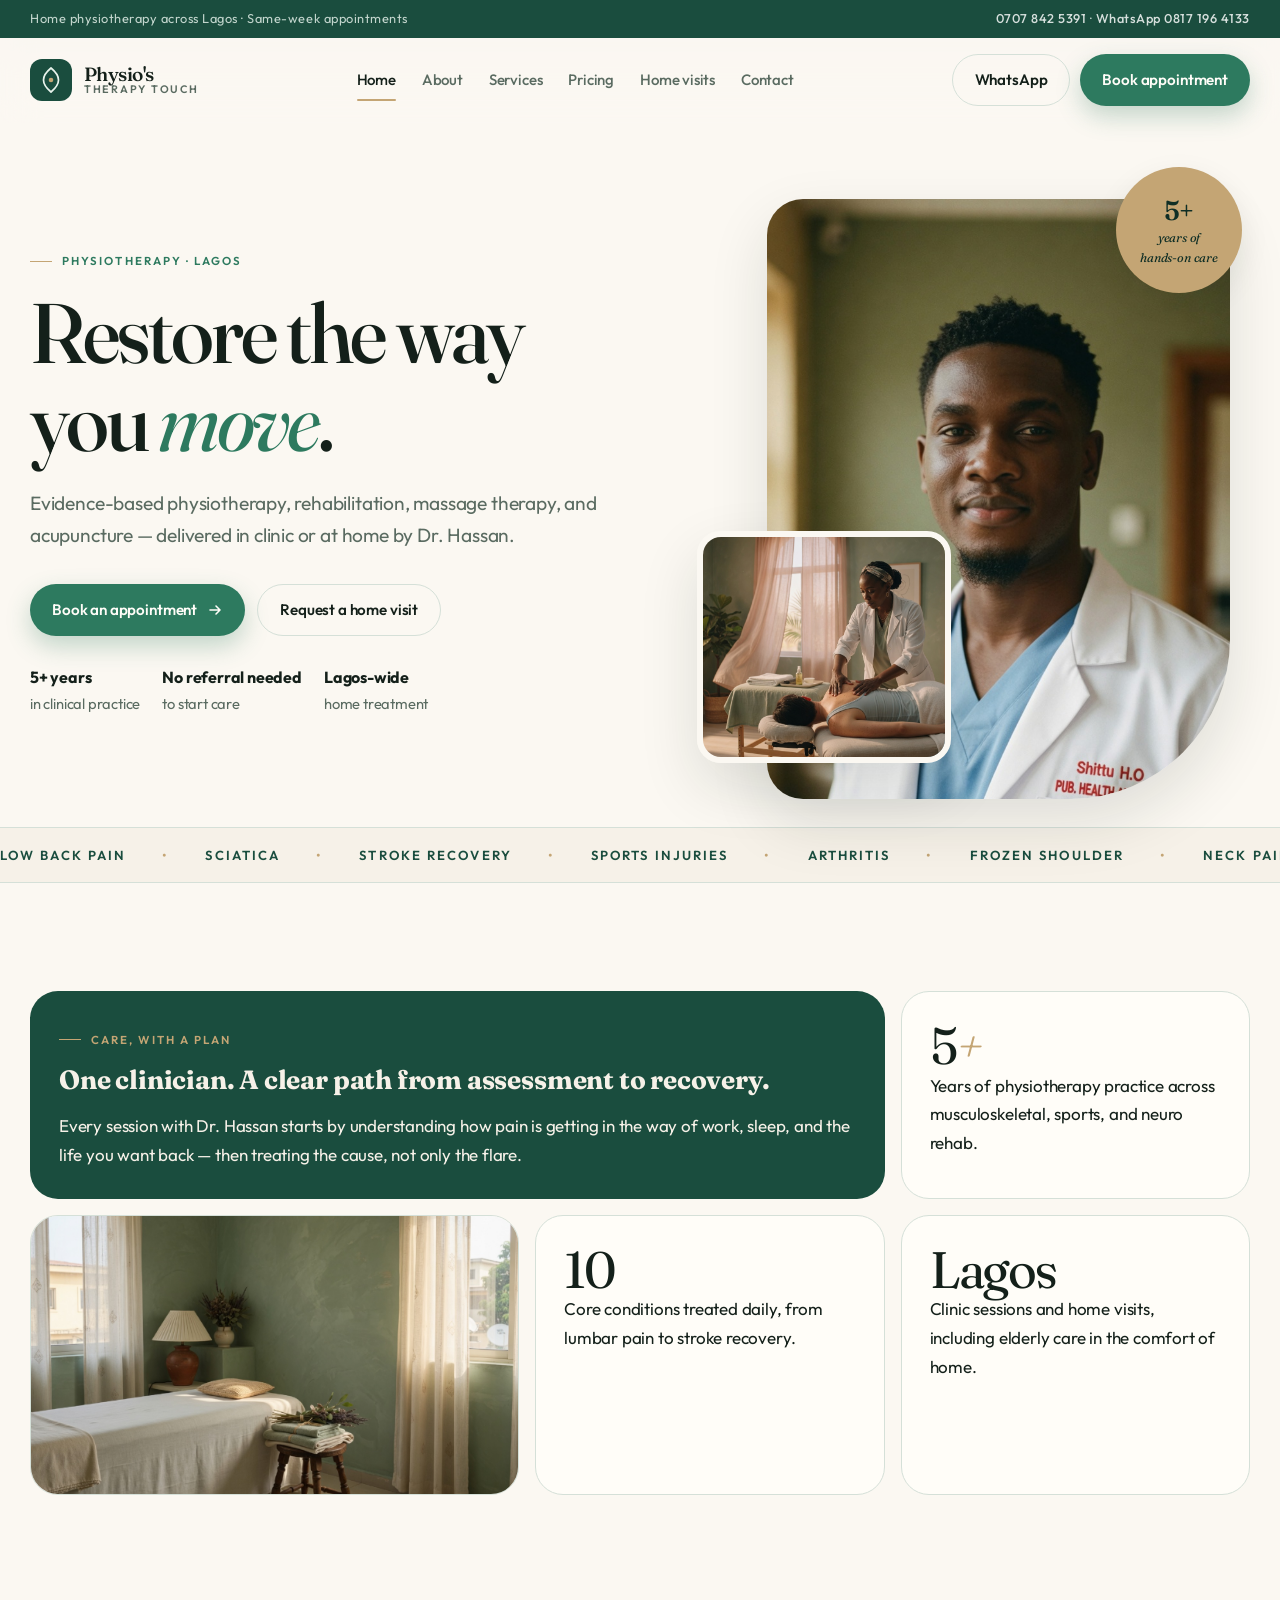
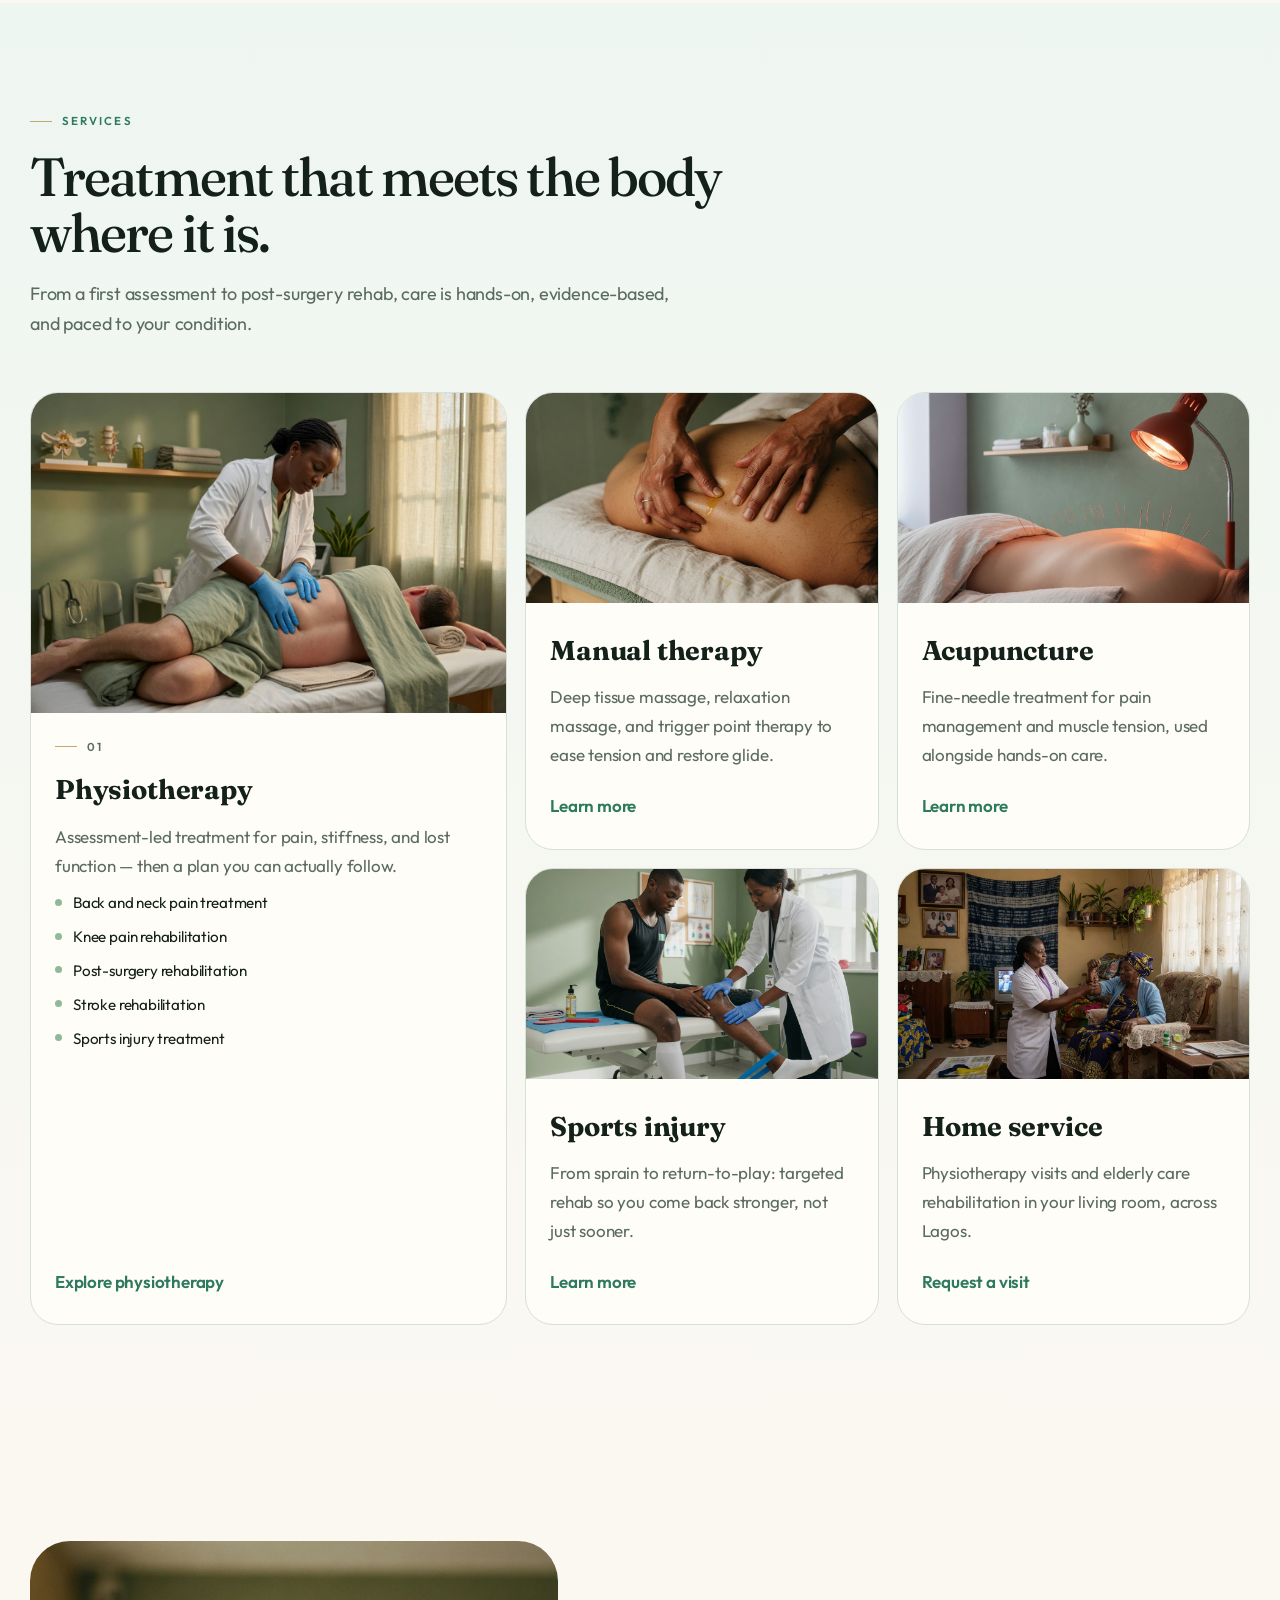
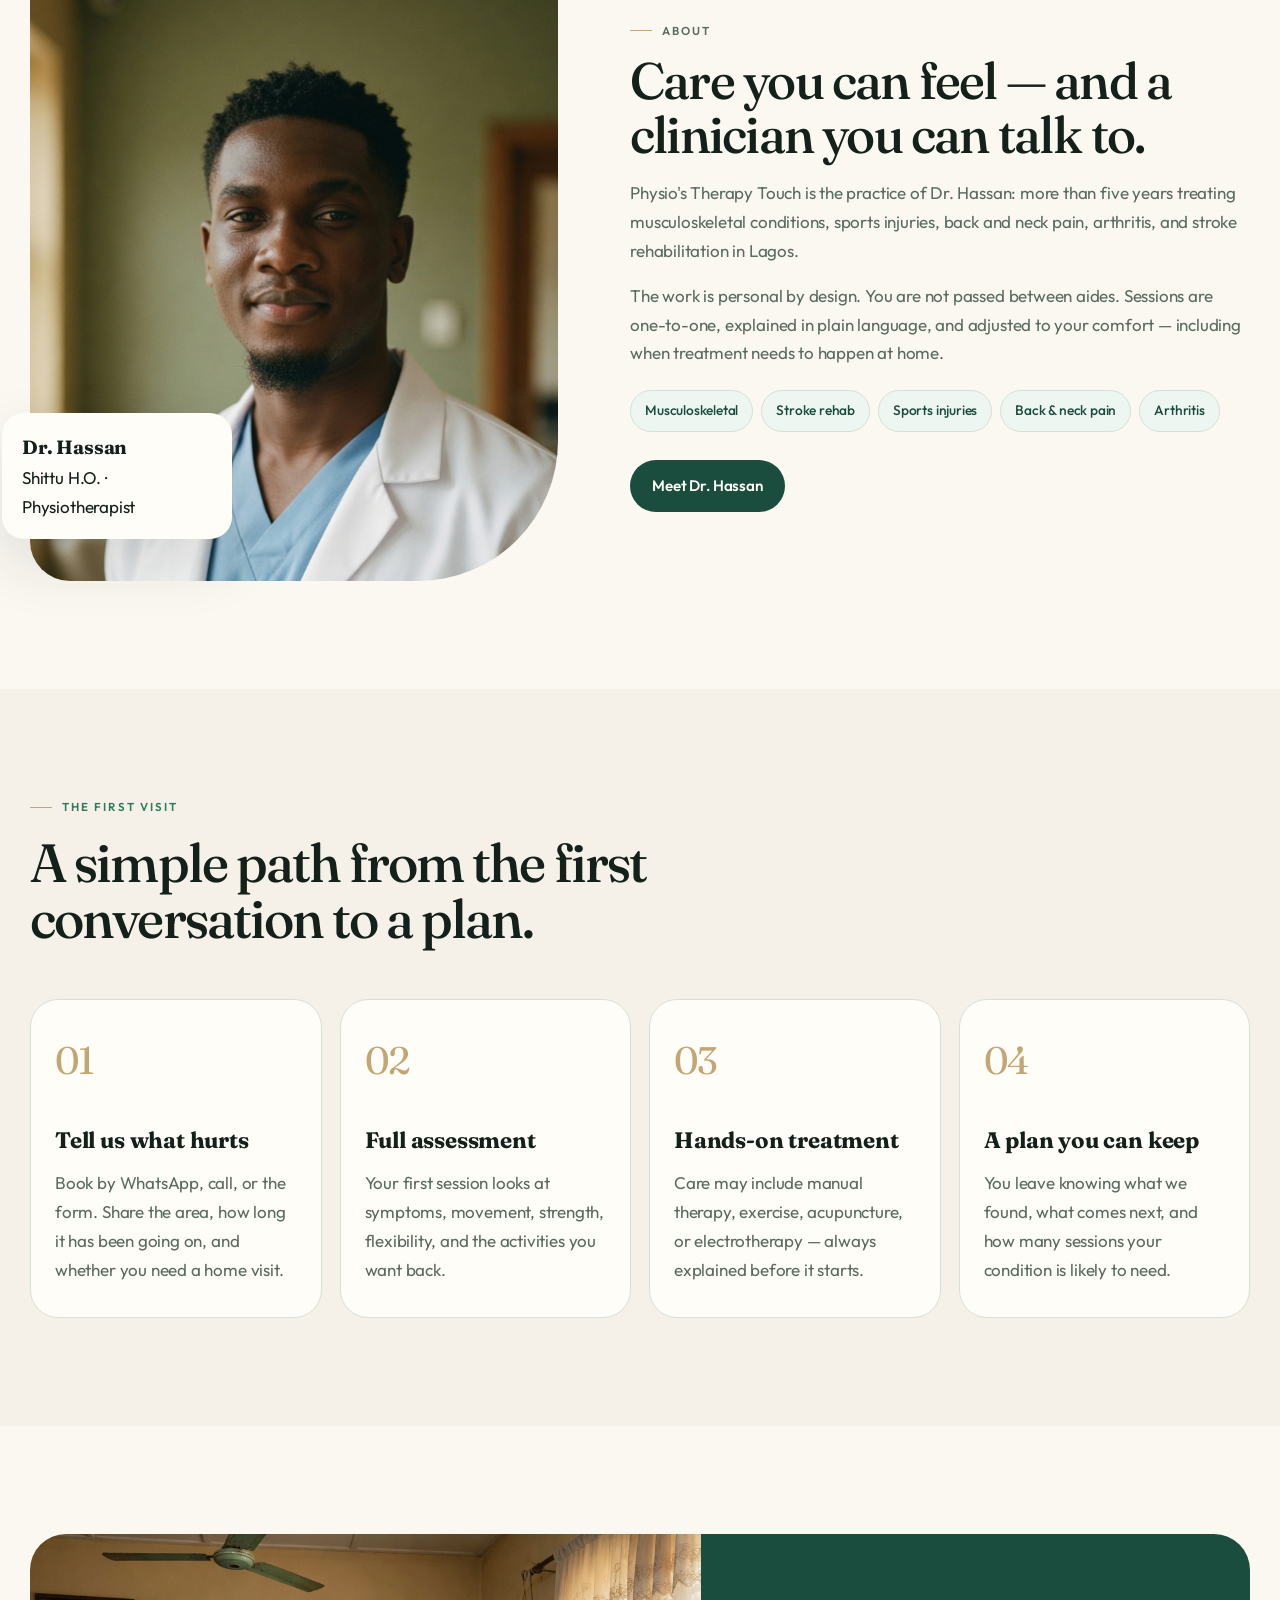
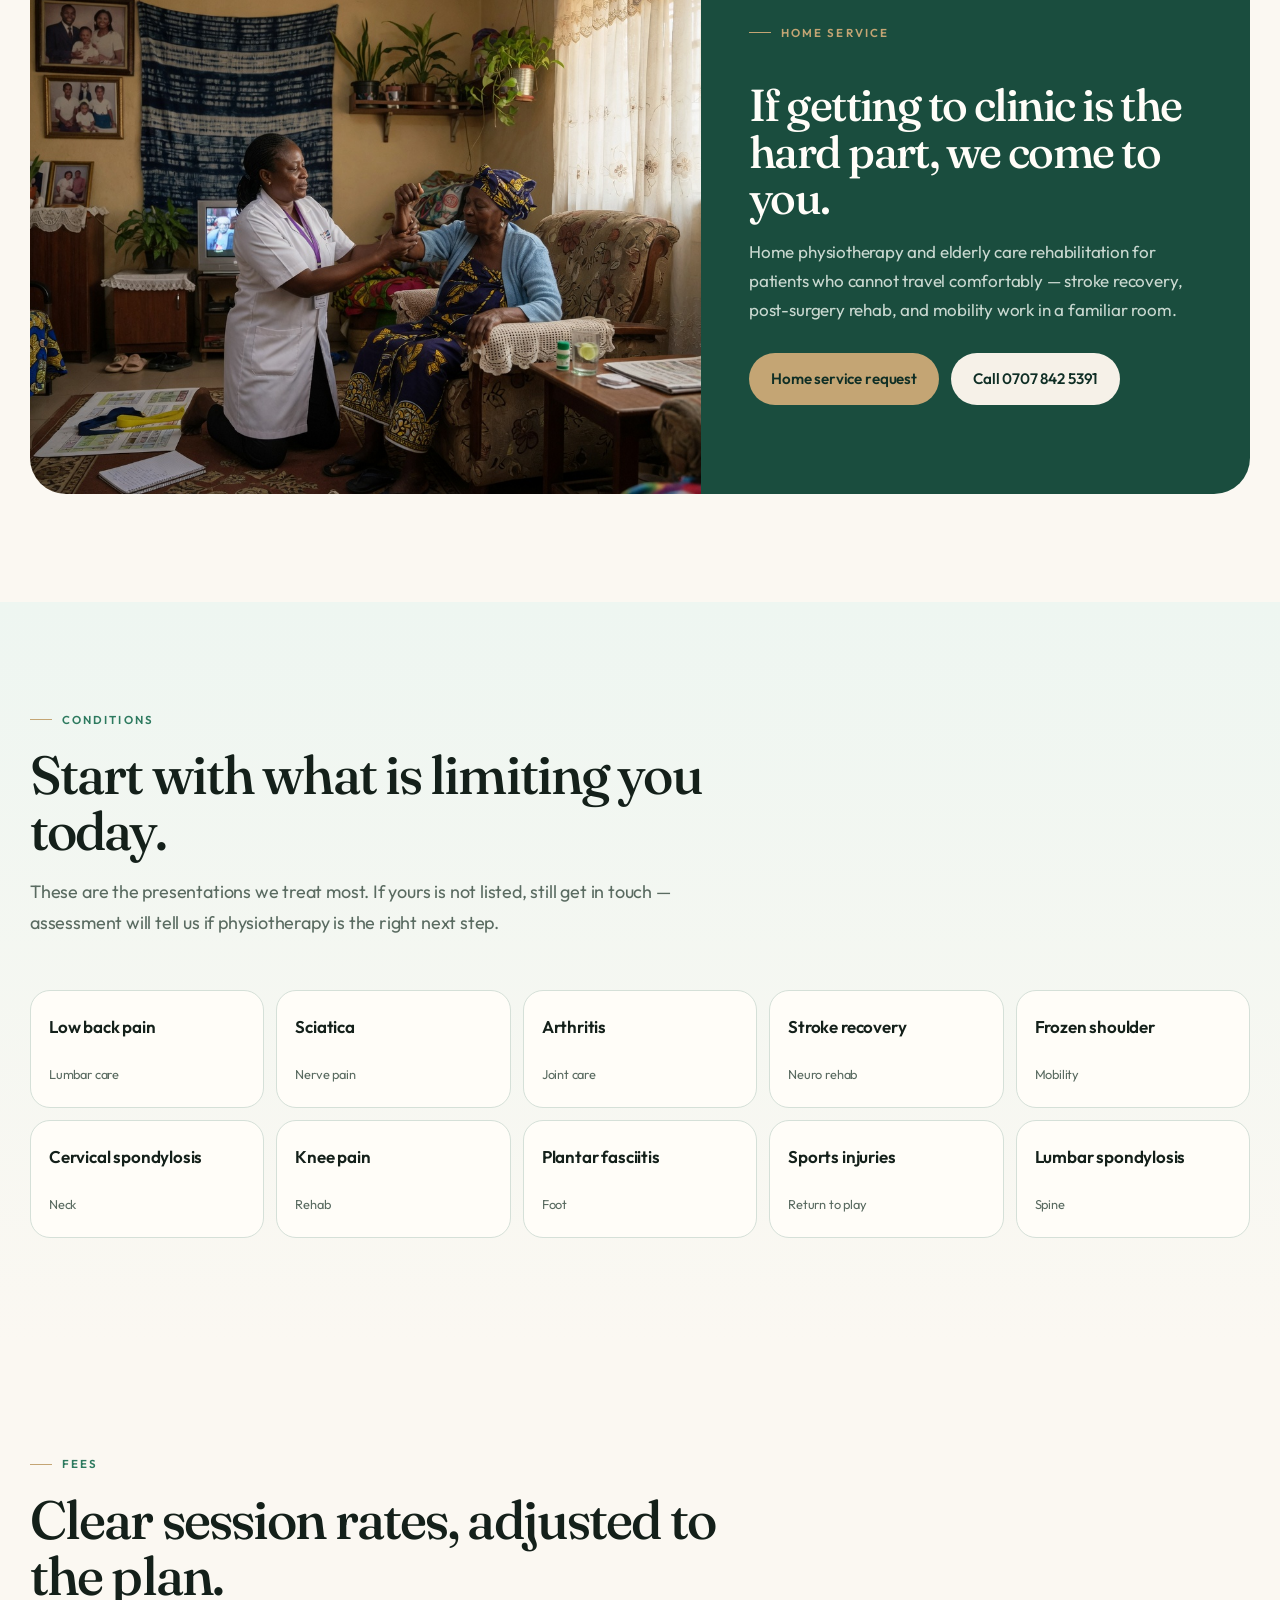
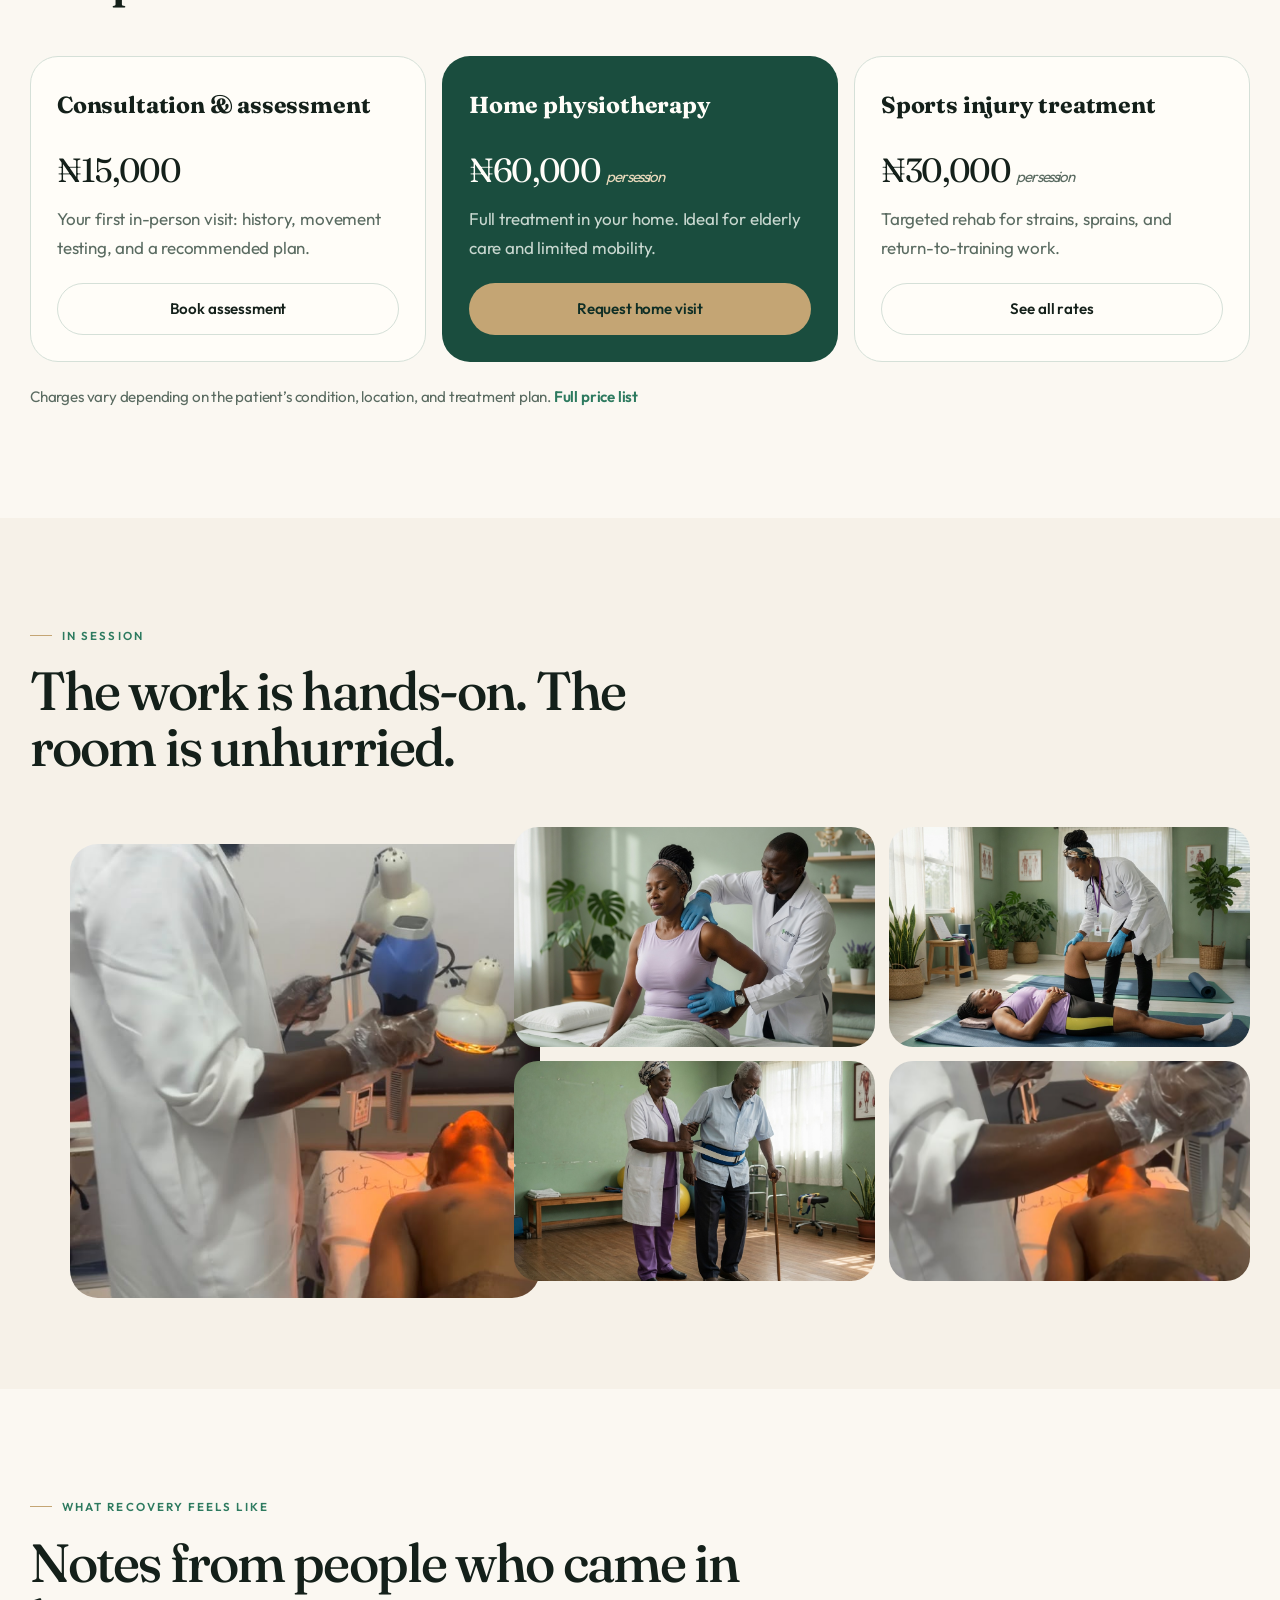
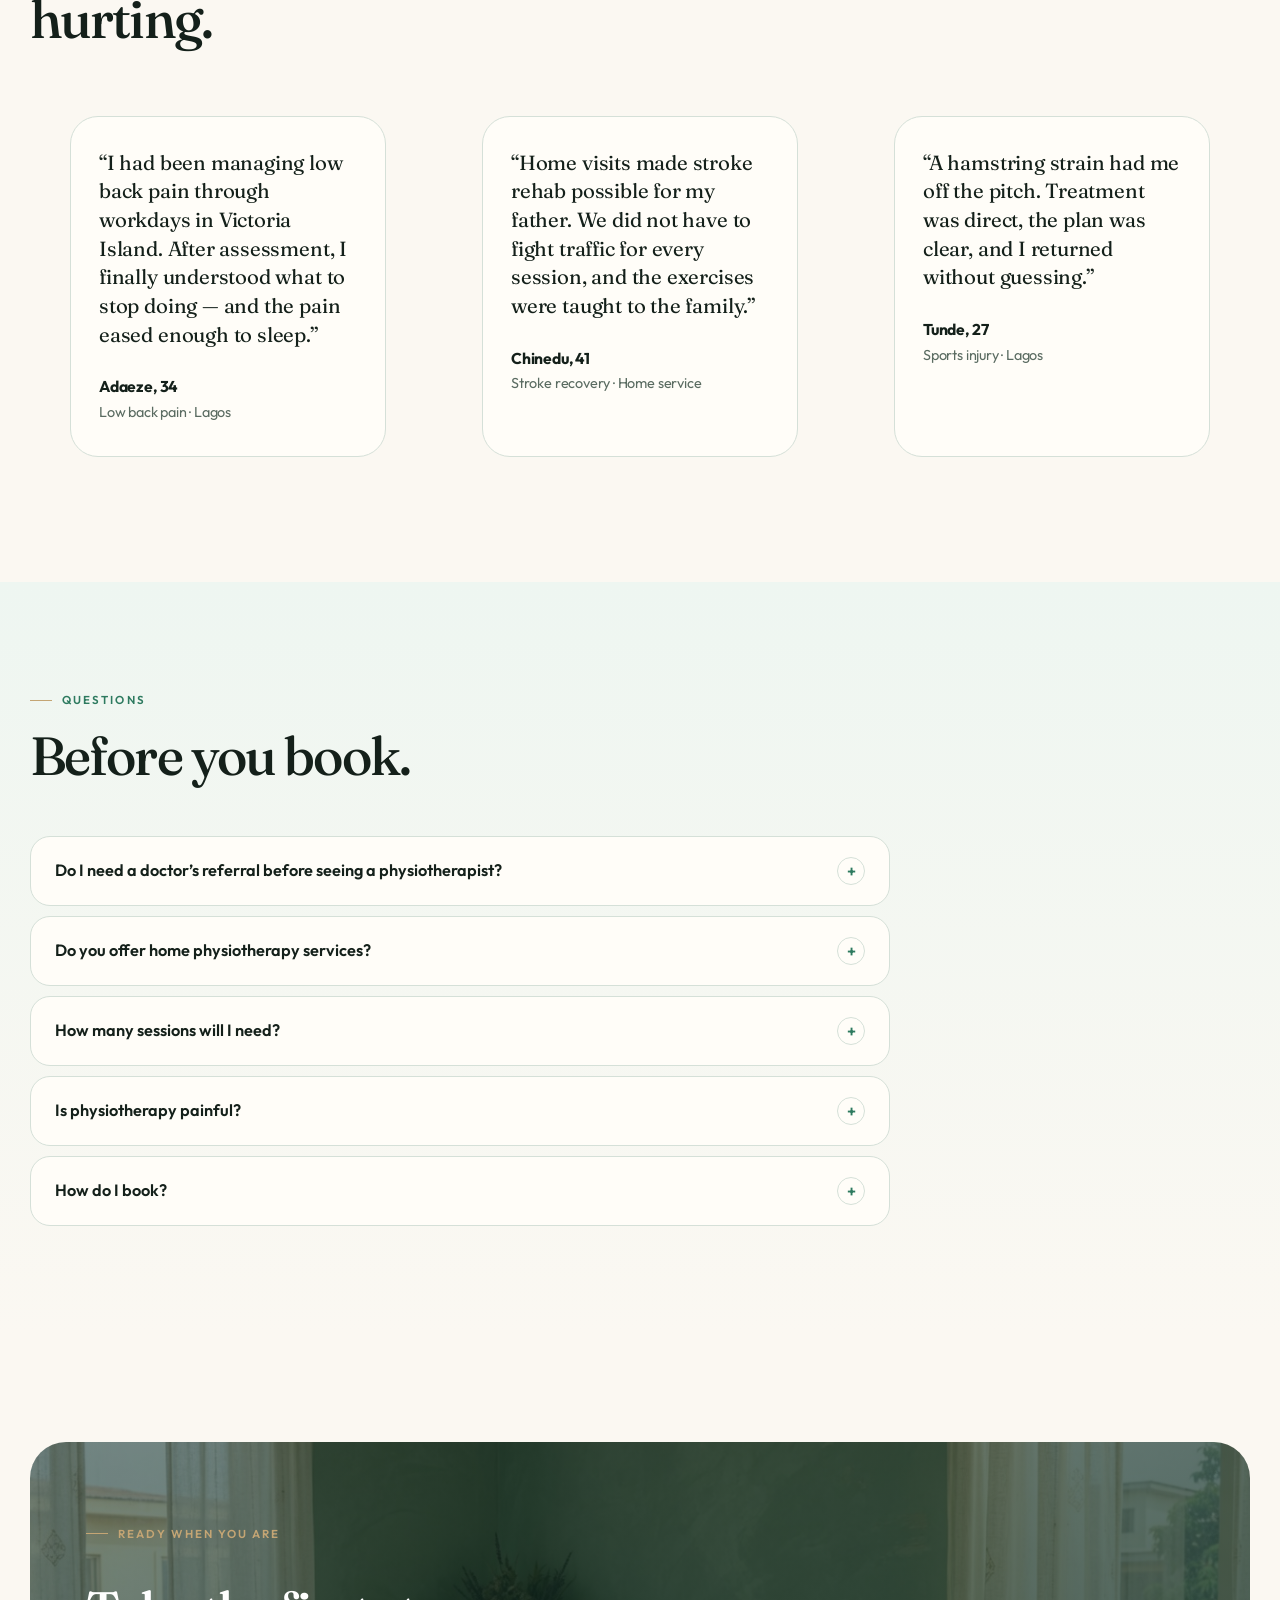
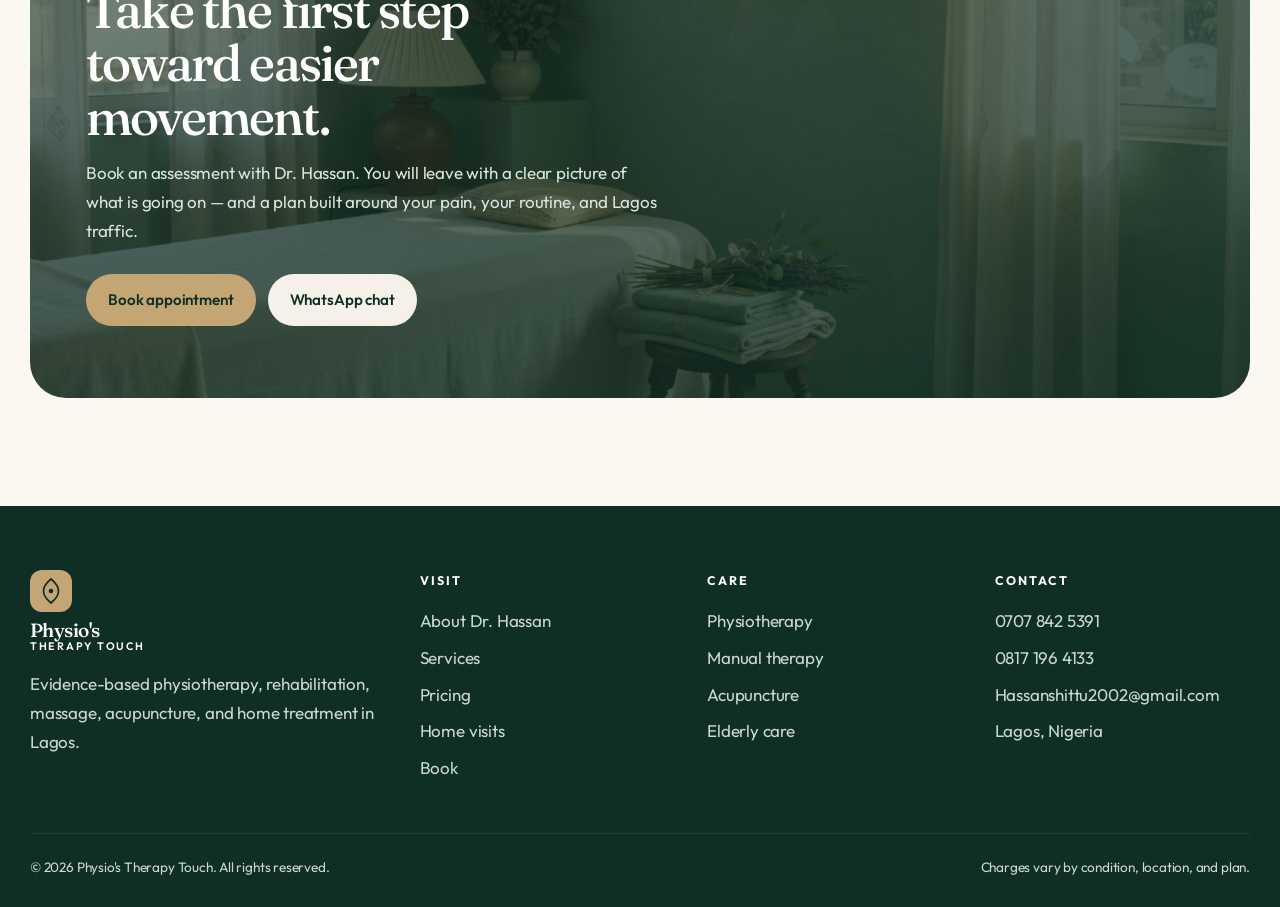
==== index.html @ e28b44e2 "initial commit" ====
<!DOCTYPE html>
<html lang="en">
<head>
  <meta charset="UTF-8">
  <meta name="viewport" content="width=device-width, initial-scale=1.0">
  <title>Physio's Therapy Touch | Physiotherapy in Lagos</title>
  <meta name="description" content="Evidence-based physiotherapy, rehabilitation, massage therapy, acupuncture, and home treatment in Lagos with Dr. Hassan. Book by phone or WhatsApp.">
  <link rel="icon" href="assets/img/favicon.svg" type="image/svg+xml">
  <meta property="og:title" content="Physio's Therapy Touch | Physiotherapy in Lagos">
  <meta property="og:description" content="Hands-on physiotherapy, rehabilitation, massage, and acupuncture — in clinic or at home.">
  <meta property="og:type" content="website">
  <meta property="og:image" content="assets/img/hassan-editorial.jpg">
  <link rel="preconnect" href="https://fonts.googleapis.com">
  <link rel="preconnect" href="https://fonts.gstatic.com" crossorigin>
  <link href="https://fonts.googleapis.com/css2?family=Fraunces:ital,opsz,wght@0,9..144,400;0,9..144,500;0,9..144,600;1,9..144,400;1,9..144,500&family=Outfit:wght@300;400;500;600;700&display=swap" rel="stylesheet">
  <link rel="stylesheet" href="assets/css/styles.css">
  <script type="application/ld+json">
  {
    "@context": "https://schema.org",
    "@type": "Physician",
    "name": "Physio's Therapy Touch",
    "alternateName": "Dr. Hassan Physiotherapy",
    "description": "Evidence-based physiotherapy, rehabilitation, massage therapy, acupuncture, and home treatment services in Lagos.",
    "telephone": "+2347078425391",
    "email": "Hassanshittu2002@gmail.com",
    "areaServed": "Lagos, Nigeria",
    "medicalSpecialty": "Physiotherapy"
  }
  </script>
</head>
<body>
  <a class="skip" href="#main">Skip to content</a>
  <div class="topbar">
    <div class="wrap">
      <span>Home physiotherapy across Lagos · Same-week appointments</span>
      <span class="hide-sm"><a href="tel:+2347078425391">0707 842 5391</a> · <a href="https://wa.me/2348171964133" target="_blank" rel="noopener">WhatsApp 0817 196 4133</a></span>
    </div>
  </div>
  <header class="site-header" data-header>
    <div class="wrap nav-row">
      <a class="brand" href="index.html" aria-label="Physio's Therapy Touch home">
        <svg class="mark" viewBox="0 0 42 42" aria-hidden="true"><rect width="42" height="42" rx="12" fill="#1A4D3E"/><path d="M21 9c0 0-7.5 6.2-7.5 12S21 33 21 33s7.5-6.2 7.5-12S21 9 21 9z" fill="none" stroke="#E8F3EC" stroke-width="1.7" stroke-linejoin="round"/><circle cx="21" cy="21" r="2.3" fill="#C4A574"/></svg>
        <span class="brand-text"><strong>Physio's</strong><small>Therapy Touch</small></span>
      </a>
      <nav class="nav" aria-label="Primary">
        <a href="index.html" aria-current="page">Home</a>
        <a href="about.html">About</a>
        <a href="services.html">Services</a>
        <a href="pricing.html">Pricing</a>
        <a href="home-visit.html">Home visits</a>
        <a href="contact.html">Contact</a>
      </nav>
      <div class="nav-cta">
        <a class="btn btn-ghost" href="https://wa.me/2348171964133" target="_blank" rel="noopener">WhatsApp</a>
        <a class="btn btn-primary" href="contact.html">Book appointment</a>
        <button class="nav-toggle" type="button" data-nav-toggle aria-expanded="false" aria-label="Open menu"><span></span></button>
      </div>
    </div>
    <div class="drawer" data-drawer hidden>
      <nav aria-label="Mobile">
        <a href="index.html" aria-current="page">Home</a>
        <a href="about.html">About</a>
        <a href="services.html">Services</a>
        <a href="pricing.html">Pricing</a>
        <a href="home-visit.html">Home visits</a>
        <a href="contact.html">Contact</a>
      </nav>
      <div class="actions">
        <a class="btn btn-whatsapp" href="https://wa.me/2348171964133" target="_blank" rel="noopener">WhatsApp chat</a>
        <a class="btn btn-primary" href="contact.html">Book appointment</a>
      </div>
    </div>
  </header>

  <main id="main">
    <section class="hero">
      <div class="wrap hero-grid">
        <div>
          <p class="eyebrow">Physiotherapy · Lagos</p>
          <h1 class="display">Restore the way you <em>move</em>.</h1>
          <p class="lede">Evidence-based physiotherapy, rehabilitation, massage therapy, and acupuncture — delivered in clinic or at home by Dr. Hassan.</p>
          <div class="actions">
            <a class="btn btn-primary" href="contact.html">Book an appointment <svg viewBox="0 0 16 16" fill="none" aria-hidden="true"><path d="M3 8h10M9 4l4 4-4 4" stroke="currentColor" stroke-width="1.6" stroke-linecap="round" stroke-linejoin="round"/></svg></a>
            <a class="btn btn-ghost" href="home-visit.html">Request a home visit</a>
          </div>
          <div class="hero-meta">
            <div><strong>5+ years</strong> in clinical practice</div>
            <div><strong>No referral needed</strong> to start care</div>
            <div><strong>Lagos-wide</strong> home treatment</div>
          </div>
        </div>
        <div class="hero-visual">
          <div class="badge"><div><strong>5+</strong><span>years of<br>hands-on care</span></div></div>
          <div class="hero-frame">
            <img src="assets/img/hassan-editorial.jpg" alt="Dr. Hassan, physiotherapist at Physio's Therapy Touch, in a white coat">
          </div>
          <div class="hero-float">
            <img src="assets/img/hero-treatment.jpg" alt="Hands-on physiotherapy treatment in a calm clinic">
          </div>
        </div>
      </div>
    </section>

    <div class="marquee" aria-hidden="true">
      <div class="marquee-track">
        <span>Low back pain</span><span>Sciatica</span><span>Stroke recovery</span><span>Sports injuries</span><span>Arthritis</span><span>Frozen shoulder</span><span>Neck pain</span><span>Plantar fasciitis</span><span>Post-surgery rehab</span><span>Cervical spondylosis</span>
        <span>Low back pain</span><span>Sciatica</span><span>Stroke recovery</span><span>Sports injuries</span><span>Arthritis</span><span>Frozen shoulder</span><span>Neck pain</span><span>Plantar fasciitis</span><span>Post-surgery rehab</span><span>Cervical spondylosis</span>
      </div>
    </div>

    <section class="section">
      <div class="wrap">
        <div class="bento" data-reveal>
          <article class="tile span-2 forest">
            <p class="eyebrow" style="color:#C4A574">Care, with a plan</p>
            <h3>One clinician. A clear path from assessment to recovery.</h3>
            <p>Every session with Dr. Hassan starts by understanding how pain is getting in the way of work, sleep, and the life you want back — then treating the cause, not only the flare.</p>
          </article>
          <article class="tile">
            <div class="stat-num">5<span>+</span></div>
            <p>Years of physiotherapy practice across musculoskeletal, sports, and neuro rehab.</p>
          </article>
          <article class="tile photo">
            <img src="assets/img/clinic-interior.jpg" alt="Calm treatment room with linen table and sage walls">
          </article>
          <article class="tile">
            <div class="stat-num">10</div>
            <p>Core conditions treated daily, from lumbar pain to stroke recovery.</p>
          </article>
          <article class="tile">
            <div class="stat-num">Lagos</div>
            <p>Clinic sessions and home visits, including elderly care in the comfort of home.</p>
          </article>
        </div>
      </div>
    </section>

    <section class="section sage">
      <div class="wrap">
        <div class="section-head" data-reveal>
          <p class="eyebrow">Services</p>
          <h2 class="display">Treatment that meets the body where it is.</h2>
          <p class="lede">From a first assessment to post-surgery rehab, care is hands-on, evidence-based, and paced to your condition.</p>
        </div>
        <div class="service-grid">
          <article class="service-card featured" data-reveal>
            <img src="assets/img/back-pain.jpg" alt="Lumbar physiotherapy on a treatment table">
            <div class="service-body">
              <p class="eyebrow">01</p>
              <h3>Physiotherapy</h3>
              <p>Assessment-led treatment for pain, stiffness, and lost function — then a plan you can actually follow.</p>
              <ul>
                <li>Back and neck pain treatment</li>
                <li>Knee pain rehabilitation</li>
                <li>Post-surgery rehabilitation</li>
                <li>Stroke rehabilitation</li>
                <li>Sports injury treatment</li>
              </ul>
              <a class="link-more" href="services.html">Explore physiotherapy</a>
            </div>
          </article>
          <article class="service-card" data-reveal>
            <img src="assets/img/manual-therapy.jpg" alt="Deep tissue manual therapy on the upper back">
            <div class="service-body">
              <h3>Manual therapy</h3>
              <p>Deep tissue massage, relaxation massage, and trigger point therapy to ease tension and restore glide.</p>
              <a class="link-more" href="services.html#manual">Learn more</a>
            </div>
          </article>
          <article class="service-card" data-reveal>
            <img src="assets/img/acupuncture.jpg" alt="Acupuncture needles along the back under a warm lamp">
            <div class="service-body">
              <h3>Acupuncture</h3>
              <p>Fine-needle treatment for pain management and muscle tension, used alongside hands-on care.</p>
              <a class="link-more" href="services.html#acupuncture">Learn more</a>
            </div>
          </article>
          <article class="service-card" data-reveal>
            <img src="assets/img/sports.jpg" alt="Sports injury assessment of an athlete's knee">
            <div class="service-body">
              <h3>Sports injury</h3>
              <p>From sprain to return-to-play: targeted rehab so you come back stronger, not just sooner.</p>
              <a class="link-more" href="services.html">Learn more</a>
            </div>
          </article>
          <article class="service-card" data-reveal>
            <img src="assets/img/home-visit.jpg" alt="Home physiotherapy visit with an elderly patient in Lagos">
            <div class="service-body">
              <h3>Home service</h3>
              <p>Physiotherapy visits and elderly care rehabilitation in your living room, across Lagos.</p>
              <a class="link-more" href="home-visit.html">Request a visit</a>
            </div>
          </article>
        </div>
      </div>
    </section>

    <section class="section">
      <div class="wrap split">
        <div class="portrait" data-reveal>
          <img class="main" src="assets/img/hassan-editorial.jpg" alt="Portrait of Dr. Hassan Shittu, physiotherapist">
          <div class="note">
            <strong>Dr. Hassan</strong>
            <span>Shittu H.O. · Physiotherapist</span>
          </div>
        </div>
        <div class="split-copy" data-reveal>
          <p class="eyebrow">About</p>
          <h2 class="display">Care you can feel — and a clinician you can talk to.</h2>
          <p>Physio's Therapy Touch is the practice of Dr. Hassan: more than five years treating musculoskeletal conditions, sports injuries, back and neck pain, arthritis, and stroke rehabilitation in Lagos.</p>
          <p>The work is personal by design. You are not passed between aides. Sessions are one-to-one, explained in plain language, and adjusted to your comfort — including when treatment needs to happen at home.</p>
          <div class="chips">
            <span class="chip">Musculoskeletal</span>
            <span class="chip">Stroke rehab</span>
            <span class="chip">Sports injuries</span>
            <span class="chip">Back & neck pain</span>
            <span class="chip">Arthritis</span>
          </div>
          <a class="btn btn-dark" href="about.html">Meet Dr. Hassan</a>
        </div>
      </div>
    </section>

    <section class="section cream">
      <div class="wrap">
        <div class="section-head" data-reveal>
          <p class="eyebrow">The first visit</p>
          <h2 class="display">A simple path from the first conversation to a plan.</h2>
        </div>
        <div class="process">
          <article class="step" data-reveal>
            <h3>Tell us what hurts</h3>
            <p>Book by WhatsApp, call, or the form. Share the area, how long it has been going on, and whether you need a home visit.</p>
          </article>
          <article class="step" data-reveal>
            <h3>Full assessment</h3>
            <p>Your first session looks at symptoms, movement, strength, flexibility, and the activities you want back.</p>
          </article>
          <article class="step" data-reveal>
            <h3>Hands-on treatment</h3>
            <p>Care may include manual therapy, exercise, acupuncture, or electrotherapy — always explained before it starts.</p>
          </article>
          <article class="step" data-reveal>
            <h3>A plan you can keep</h3>
            <p>You leave knowing what we found, what comes next, and how many sessions your condition is likely to need.</p>
          </article>
        </div>
      </div>
    </section>

    <section class="section">
      <div class="wrap">
        <div class="feature-band" data-reveal>
          <img src="assets/img/home-visit.jpg" alt="Physiotherapist guiding an elderly woman through arm exercises at home in Lagos">
          <div class="feature-copy">
            <p class="eyebrow" style="color:#C4A574">Home service</p>
            <h2 class="display">If getting to clinic is the hard part, we come to you.</h2>
            <p>Home physiotherapy and elderly care rehabilitation for patients who cannot travel comfortably — stroke recovery, post-surgery rehab, and mobility work in a familiar room.</p>
            <div class="actions">
              <a class="btn btn-gold" href="home-visit.html">Home service request</a>
              <a class="btn btn-cream" href="tel:+2347078425391">Call 0707 842 5391</a>
            </div>
          </div>
        </div>
      </div>
    </section>

    <section class="section sage">
      <div class="wrap">
        <div class="section-head" data-reveal>
          <p class="eyebrow">Conditions</p>
          <h2 class="display">Start with what is limiting you today.</h2>
          <p class="lede">These are the presentations we treat most. If yours is not listed, still get in touch — assessment will tell us if physiotherapy is the right next step.</p>
        </div>
        <div class="condition-grid">
          <a class="condition" href="services.html"><strong>Low back pain</strong><span>Lumbar care</span></a>
          <a class="condition" href="services.html"><strong>Sciatica</strong><span>Nerve pain</span></a>
          <a class="condition" href="services.html"><strong>Arthritis</strong><span>Joint care</span></a>
          <a class="condition" href="services.html"><strong>Stroke recovery</strong><span>Neuro rehab</span></a>
          <a class="condition" href="services.html"><strong>Frozen shoulder</strong><span>Mobility</span></a>
          <a class="condition" href="services.html"><strong>Cervical spondylosis</strong><span>Neck</span></a>
          <a class="condition" href="services.html"><strong>Knee pain</strong><span>Rehab</span></a>
          <a class="condition" href="services.html"><strong>Plantar fasciitis</strong><span>Foot</span></a>
          <a class="condition" href="services.html"><strong>Sports injuries</strong><span>Return to play</span></a>
          <a class="condition" href="services.html"><strong>Lumbar spondylosis</strong><span>Spine</span></a>
        </div>
      </div>
    </section>

    <section class="section">
      <div class="wrap">
        <div class="section-head" data-reveal>
          <p class="eyebrow">Fees</p>
          <h2 class="display">Clear session rates, adjusted to the plan.</h2>
        </div>
        <div class="price-grid">
          <article class="price-card" data-reveal>
            <h3>Consultation & assessment</h3>
            <div class="amount">₦15,000</div>
            <p>Your first in-person visit: history, movement testing, and a recommended plan.</p>
            <a class="btn btn-ghost" href="contact.html">Book assessment</a>
          </article>
          <article class="price-card highlight" data-reveal>
            <h3>Home physiotherapy</h3>
            <div class="amount">₦60,000 <small>per session</small></div>
            <p>Full treatment in your home. Ideal for elderly care and limited mobility.</p>
            <a class="btn btn-gold" href="home-visit.html">Request home visit</a>
          </article>
          <article class="price-card" data-reveal>
            <h3>Sports injury treatment</h3>
            <div class="amount">₦30,000 <small>per session</small></div>
            <p>Targeted rehab for strains, sprains, and return-to-training work.</p>
            <a class="btn btn-ghost" href="pricing.html">See all rates</a>
          </article>
        </div>
        <p class="price-note">Charges vary depending on the patient’s condition, location, and treatment plan. <a href="pricing.html" style="color:var(--leaf);font-weight:600">Full price list</a></p>
      </div>
    </section>

    <section class="section cream">
      <div class="wrap">
        <div class="section-head" data-reveal>
          <p class="eyebrow">In session</p>
          <h2 class="display">The work is hands-on. The room is unhurried.</h2>
        </div>
        <div class="gallery">
          <figure class="wide"><img src="assets/img/clinic/session-3.jpg" alt="Dr. Hassan preparing a therapeutic device during a live treatment session"></figure>
          <img src="assets/img/neck.jpg" alt="Neck physiotherapy">
          <img src="assets/img/stretching.jpg" alt="Guided stretching and mobility work">
          <img src="assets/img/elderly-care.jpg" alt="Gait training with an older adult">
          <img src="assets/img/clinic/session-1.jpg" alt="Infrared and device-based physiotherapy during a clinic session">
        </div>
      </div>
    </section>

    <section class="section">
      <div class="wrap">
        <div class="section-head" data-reveal>
          <p class="eyebrow">What recovery feels like</p>
          <h2 class="display">Notes from people who came in hurting.</h2>
        </div>
        <div class="quotes">
          <blockquote class="quote" data-reveal>
            <p>“I had been managing low back pain through workdays in Victoria Island. After assessment, I finally understood what to stop doing — and the pain eased enough to sleep.”</p>
            <footer><strong>Adaeze, 34</strong>Low back pain · Lagos</footer>
          </blockquote>
          <blockquote class="quote" data-reveal>
            <p>“Home visits made stroke rehab possible for my father. We did not have to fight traffic for every session, and the exercises were taught to the family.”</p>
            <footer><strong>Chinedu, 41</strong>Stroke recovery · Home service</footer>
          </blockquote>
          <blockquote class="quote" data-reveal>
            <p>“A hamstring strain had me off the pitch. Treatment was direct, the plan was clear, and I returned without guessing.”</p>
            <footer><strong>Tunde, 27</strong>Sports injury · Lagos</footer>
          </blockquote>
        </div>
      </div>
    </section>

    <section class="section sage">
      <div class="wrap">
        <div class="section-head" data-reveal>
          <p class="eyebrow">Questions</p>
          <h2 class="display">Before you book.</h2>
        </div>
        <div class="faq-list" data-accordion-group>
          <div class="faq-item" data-accordion>
            <button type="button" aria-expanded="false">Do I need a doctor’s referral before seeing a physiotherapist? <span aria-hidden="true">+</span></button>
            <div data-panel hidden>
              No. You can book an appointment directly with a physiotherapist. A referral may be recommended when your condition needs further medical assessment or specialist care.
            </div>
          </div>
          <div class="faq-item" data-accordion>
            <button type="button" aria-expanded="false">Do you offer home physiotherapy services? <span aria-hidden="true">+</span></button>
            <div data-panel hidden>
              Yes. Home physiotherapy is available for patients who have difficulty travelling to clinic, or who prefer treatment at home — including elderly care rehabilitation.
            </div>
          </div>
          <div class="faq-item" data-accordion>
            <button type="button" aria-expanded="false">How many sessions will I need? <span aria-hidden="true">+</span></button>
            <div data-panel hidden>
              It depends on the condition, severity, your goals, and how you progress. After the initial assessment, we recommend a treatment plan rather than selling a package blindly.
            </div>
          </div>
          <div class="faq-item" data-accordion>
            <button type="button" aria-expanded="false">Is physiotherapy painful? <span aria-hidden="true">+</span></button>
            <div data-panel hidden>
              Some treatments cause mild discomfort, especially on stiff or painful areas, but care should not cause unnecessary or severe pain. Treatment is adjusted to your comfort.
            </div>
          </div>
          <div class="faq-item" data-accordion>
            <button type="button" aria-expanded="false">How do I book? <span aria-hidden="true">+</span></button>
            <div data-panel hidden>
              Call 0707 842 5391, message WhatsApp on 0817 196 4133, or use the booking form. WhatsApp is the fastest way to send a home-service request.
            </div>
          </div>
        </div>
      </div>
    </section>

    <section class="section">
      <div class="wrap">
        <div class="cta-panel" data-reveal>
          <p class="eyebrow" style="color:#C4A574">Ready when you are</p>
          <h2 class="display">Take the first step toward easier movement.</h2>
          <p>Book an assessment with Dr. Hassan. You will leave with a clear picture of what is going on — and a plan built around your pain, your routine, and Lagos traffic.</p>
          <div class="actions">
            <a class="btn btn-gold" href="contact.html">Book appointment</a>
            <a class="btn btn-cream" href="https://wa.me/2348171964133" target="_blank" rel="noopener">WhatsApp chat</a>
          </div>
        </div>
      </div>
    </section>
  </main>

  <footer class="site-footer">
    <div class="wrap">
      <div class="footer-grid">
        <div>
          <a class="brand" href="index.html">
            <svg class="mark" viewBox="0 0 42 42" aria-hidden="true"><rect width="42" height="42" rx="12" fill="#C4A574"/><path d="M21 9c0 0-7.5 6.2-7.5 12S21 33 21 33s7.5-6.2 7.5-12S21 9 21 9z" fill="none" stroke="#0F2E25" stroke-width="1.7" stroke-linejoin="round"/><circle cx="21" cy="21" r="2.3" fill="#0F2E25"/></svg>
            <span class="brand-text"><strong>Physio's</strong><small>Therapy Touch</small></span>
          </a>
          <p style="margin-top:18px;max-width:32ch">Evidence-based physiotherapy, rehabilitation, massage, acupuncture, and home treatment in Lagos.</p>
        </div>
        <div>
          <h4>Visit</h4>
          <a href="about.html">About Dr. Hassan</a>
          <a href="services.html">Services</a>
          <a href="pricing.html">Pricing</a>
          <a href="home-visit.html">Home visits</a>
          <a href="contact.html">Book</a>
        </div>
        <div>
          <h4>Care</h4>
          <a href="services.html">Physiotherapy</a>
          <a href="services.html#manual">Manual therapy</a>
          <a href="services.html#acupuncture">Acupuncture</a>
          <a href="home-visit.html">Elderly care</a>
        </div>
        <div>
          <h4>Contact</h4>
          <a href="tel:+2347078425391">0707 842 5391</a>
          <a href="https://wa.me/2348171964133" target="_blank" rel="noopener">0817 196 4133</a>
          <a href="mailto:Hassanshittu2002@gmail.com">Hassanshittu2002@gmail.com</a>
          <p>Lagos, Nigeria</p>
        </div>
      </div>
      <div class="legal">
        <span>© <span data-year></span> Physio's Therapy Touch. All rights reserved.</span>
        <span>Charges vary by condition, location, and plan.</span>
      </div>
    </div>
  </footer>

  <nav class="dock" aria-label="Quick actions">
    <a href="tel:+2347078425391">Call</a>
    <a href="https://wa.me/2348171964133" target="_blank" rel="noopener">WhatsApp</a>
    <a href="contact.html">Book</a>
  </nav>
  <script src="assets/js/main.js"></script>
</body>
</html>
---- assets/css/styles.css ----
:root {
  --forest: #1a4d3e;
  --forest-deep: #0f2e25;
  --leaf: #2d7a5f;
  --leaf-hover: #24654e;
  --sage: #8fba9a;
  --mist: #d7eadf;
  --foam: #eef6f1;
  --cream: #f6f1e8;
  --paper: #fbf8f2;
  --sand: #e4d8c4;
  --gold: #c4a574;
  --gold-soft: #ead9bc;
  --ink: #14201a;
  --muted: #5a6b61;
  --line: #d5e0d8;
  --white: #fffdf8;
  --whatsapp: #128c7e;
  --whatsapp-hover: #0e7368;
  --shadow: 0 24px 60px rgba(20, 32, 26, 0.12);
  --shadow-soft: 0 10px 30px rgba(20, 32, 26, 0.08);
  --radius: 28px;
  --radius-sm: 16px;
  --header: 84px;
  --dock: 0px;
  --ease: cubic-bezier(0.22, 1, 0.36, 1);
  --font-display: "Fraunces", "Iowan Old Style", "Palatino Linotype", serif;
  --font-body: "Outfit", "Avenir Next", "Segoe UI", sans-serif;
  --max: 1220px;
}

*,
*::before,
*::after {
  box-sizing: border-box;
}

html {
  scroll-behavior: smooth;
}

html,
body {
  margin: 0;
  padding: 0;
}

body {
  font-family: var(--font-body);
  color: var(--ink);
  background: var(--paper);
  font-size: 1.0625rem;
  line-height: 1.7;
  letter-spacing: -0.011em;
  text-rendering: optimizeLegibility;
  padding-bottom: var(--dock);
}

img {
  max-width: 100%;
  display: block;
  height: auto;
}

a {
  color: inherit;
  text-decoration: none;
}

button,
input,
select,
textarea {
  font: inherit;
  color: inherit;
}

button {
  cursor: pointer;
  background: none;
  border: 0;
}

h1,
h2,
h3,
h4,
p {
  margin: 0;
}

ul {
  margin: 0;
  padding: 0;
  list-style: none;
}

::selection {
  background: var(--mist);
  color: var(--forest-deep);
}

.skip {
  position: absolute;
  left: 12px;
  top: -40px;
  background: var(--forest);
  color: var(--white);
  padding: 8px 12px;
  z-index: 100;
}

.skip:focus {
  top: 12px;
}

.wrap {
  width: min(calc(100% - 40px), var(--max));
  margin-inline: auto;
}

.eyebrow {
  display: inline-flex;
  align-items: center;
  gap: 10px;
  font-size: 0.72rem;
  font-weight: 600;
  letter-spacing: 0.18em;
  text-transform: uppercase;
  color: var(--leaf);
}

.eyebrow::before {
  content: "";
  width: 22px;
  height: 1px;
  background: var(--gold);
}

.display {
  font-family: var(--font-display);
  font-weight: 500;
  letter-spacing: -0.035em;
  line-height: 1.04;
  color: var(--ink);
}

.display em,
.italic {
  font-style: italic;
  font-weight: 400;
  color: var(--leaf);
}

.lede {
  color: var(--muted);
  font-size: 1.125rem;
  max-width: 42rem;
}

.section {
  padding: 108px 0;
}

.section-head {
  display: grid;
  gap: 18px;
  margin-bottom: 52px;
  max-width: 720px;
}

.section-head.center {
  margin-inline: auto;
  text-align: center;
}

.section-head.center .eyebrow {
  justify-content: center;
}

.section-head h2 {
  font-size: clamp(2.1rem, 4.2vw, 3.5rem);
}

.section.dark {
  background: var(--forest-deep);
  color: var(--cream);
}

.section.dark .display,
.section.dark h2,
.section.dark h3 {
  color: var(--white);
}

.section.dark .lede,
.section.dark p {
  color: #c9d8d0;
}

.section.sage {
  background: linear-gradient(180deg, var(--foam), var(--paper));
}

.section.cream {
  background: var(--cream);
}

/* Buttons */
.btn {
  display: inline-flex;
  align-items: center;
  justify-content: center;
  gap: 10px;
  min-height: 52px;
  padding: 0 22px;
  border-radius: 999px;
  font-weight: 560;
  font-size: 0.95rem;
  letter-spacing: -0.01em;
  transition: transform 0.35s var(--ease), background 0.25s ease, color 0.25s ease, border-color 0.25s ease, box-shadow 0.25s ease;
  white-space: nowrap;
}

.btn svg {
  width: 16px;
  height: 16px;
  transition: transform 0.35s var(--ease);
}

.btn:hover svg {
  transform: translateX(3px);
}

.btn-primary {
  background: var(--leaf);
  color: var(--white);
  box-shadow: 0 10px 24px rgba(45, 122, 95, 0.28);
}

.btn-primary:hover {
  background: var(--leaf-hover);
  transform: translateY(-1px);
}

.btn-dark {
  background: var(--forest);
  color: var(--white);
}

.btn-dark:hover {
  background: var(--forest-deep);
  transform: translateY(-1px);
}

.btn-ghost {
  border: 1px solid var(--line);
  background: transparent;
  color: var(--ink);
}

.btn-ghost:hover {
  border-color: var(--forest);
  background: var(--white);
}

.btn-cream {
  background: var(--cream);
  color: var(--forest-deep);
}

.btn-cream:hover {
  background: var(--white);
}

.btn-whatsapp {
  background: var(--whatsapp);
  color: #fff;
}

.btn-whatsapp:hover {
  background: var(--whatsapp-hover);
}

.btn-gold {
  background: var(--gold);
  color: var(--forest-deep);
}

.actions {
  display: flex;
  flex-wrap: wrap;
  gap: 12px;
}

/* Top bar + header */
.topbar {
  background: var(--forest);
  color: #e7f3ec;
  font-size: 0.8rem;
  letter-spacing: 0.04em;
}

.topbar .wrap {
  min-height: 38px;
  display: flex;
  align-items: center;
  justify-content: space-between;
  gap: 16px;
}

.topbar a {
  color: #fff;
  font-weight: 500;
}

.topbar span {
  opacity: 0.82;
}

.site-header {
  position: sticky;
  top: 0;
  z-index: 50;
  background: rgba(251, 248, 242, 0.78);
  backdrop-filter: blur(18px);
  -webkit-backdrop-filter: blur(18px);
  border-bottom: 1px solid transparent;
  transition: background 0.3s ease, border-color 0.3s ease, box-shadow 0.3s ease;
}

.site-header.is-scrolled {
  border-bottom-color: rgba(213, 224, 216, 0.9);
  box-shadow: 0 8px 30px rgba(20, 32, 26, 0.05);
  background: rgba(251, 248, 242, 0.94);
}

.nav-row {
  min-height: var(--header);
  display: flex;
  align-items: center;
  justify-content: space-between;
  gap: 24px;
}

.brand {
  display: flex;
  align-items: center;
  gap: 12px;
  min-width: max-content;
}

.mark {
  width: 42px;
  height: 42px;
  flex: none;
}

.brand-text {
  display: flex;
  flex-direction: column;
  line-height: 1.05;
}

.brand-text strong {
  font-family: var(--font-display);
  font-size: 1.2rem;
  font-weight: 560;
  letter-spacing: -0.03em;
}

.brand-text small {
  font-size: 0.68rem;
  letter-spacing: 0.16em;
  text-transform: uppercase;
  color: var(--muted);
  font-weight: 600;
}

.nav {
  display: flex;
  align-items: center;
  gap: 26px;
}

.nav a {
  font-size: 0.94rem;
  font-weight: 500;
  color: var(--muted);
  position: relative;
}

.nav a:hover,
.nav a[aria-current="page"] {
  color: var(--ink);
}

.nav a[aria-current="page"]::after {
  content: "";
  position: absolute;
  left: 0;
  right: 0;
  bottom: -8px;
  height: 2px;
  background: var(--gold);
  border-radius: 2px;
}

.nav-cta {
  display: flex;
  align-items: center;
  gap: 10px;
}

.nav-toggle {
  display: none;
  width: 44px;
  height: 44px;
  border: 1px solid var(--line);
  border-radius: 12px;
  place-items: center;
}

.nav-toggle span,
.nav-toggle span::before,
.nav-toggle span::after {
  display: block;
  width: 18px;
  height: 1.5px;
  background: var(--ink);
  position: relative;
}

.nav-toggle span::before,
.nav-toggle span::after {
  content: "";
  position: absolute;
  left: 0;
}

.nav-toggle span::before {
  top: -6px;
}

.nav-toggle span::after {
  top: 6px;
}

.drawer {
  display: none;
}

/* Hero */
.hero {
  padding: 36px 0 28px;
}

.hero-grid {
  display: grid;
  grid-template-columns: minmax(0, 1.05fr) minmax(0, 0.95fr);
  gap: 56px;
  align-items: center;
}

.hero h1 {
  font-size: clamp(3.1rem, 6.6vw, 6.1rem);
  margin: 18px 0 22px;
}

.hero .lede {
  font-size: 1.2rem;
  margin-bottom: 32px;
}

.hero-meta {
  display: flex;
  flex-wrap: wrap;
  gap: 22px;
  margin-top: 28px;
  color: var(--muted);
  font-size: 0.92rem;
}

.hero-meta strong {
  display: block;
  color: var(--ink);
  font-size: 1rem;
}

.hero-visual {
  position: relative;
  min-height: 640px;
}

.hero-frame {
  position: absolute;
  inset: 40px 20px 0 70px;
  border-radius: 36px 36px 160px 36px;
  overflow: hidden;
  box-shadow: var(--shadow);
}

.hero-frame img {
  width: 100%;
  height: 100%;
  object-fit: cover;
  object-position: 50% 18%;
}

.hero-float {
  position: absolute;
  left: 0;
  bottom: 36px;
  width: 46%;
  border-radius: 24px;
  overflow: hidden;
  box-shadow: var(--shadow);
  border: 6px solid var(--paper);
}

.hero-float img {
  width: 100%;
  height: 220px;
  object-fit: cover;
}

.badge {
  position: absolute;
  right: 8px;
  top: 8px;
  width: 126px;
  height: 126px;
  border-radius: 50%;
  background: var(--gold);
  color: var(--forest-deep);
  display: grid;
  place-items: center;
  text-align: center;
  font-family: var(--font-display);
  font-style: italic;
  line-height: 1.15;
  box-shadow: var(--shadow-soft);
  z-index: 2;
}

.badge strong {
  display: block;
  font-size: 1.7rem;
  font-style: normal;
  font-weight: 600;
}

.badge span {
  font-size: 0.78rem;
}

/* Marquee */
.marquee {
  border-block: 1px solid var(--line);
  background: var(--cream);
  overflow: hidden;
  padding: 16px 0;
}

.marquee-track {
  display: flex;
  gap: 36px;
  width: max-content;
  animation: marquee 38s linear infinite;
  font-size: 0.82rem;
  letter-spacing: 0.16em;
  text-transform: uppercase;
  font-weight: 600;
  color: var(--forest);
}

.marquee-track span::after {
  content: "•";
  margin-left: 36px;
  color: var(--gold);
}

@keyframes marquee {
  from {
    transform: translateX(0);
  }
  to {
    transform: translateX(-50%);
  }
}

/* Stats / bento */
.bento {
  display: grid;
  grid-template-columns: 1.4fr 1fr 1fr;
  grid-template-rows: auto auto;
  gap: 16px;
}

.tile {
  background: var(--white);
  border: 1px solid var(--line);
  border-radius: var(--radius);
  padding: 28px;
  overflow: hidden;
  position: relative;
}

.tile.photo {
  padding: 0;
  min-height: 280px;
}

.tile.photo img {
  width: 100%;
  height: 100%;
  object-fit: cover;
}

.tile.forest {
  background: var(--forest);
  color: var(--cream);
  border-color: transparent;
}

.tile.forest h3,
.tile.forest p {
  color: inherit;
}

.tile.span-2 {
  grid-column: span 2;
}

.stat-num {
  font-family: var(--font-display);
  font-size: clamp(2.6rem, 4vw, 3.8rem);
  line-height: 1;
  letter-spacing: -0.04em;
}

.stat-num span {
  color: var(--gold);
  font-style: italic;
}

.tile h3 {
  font-family: var(--font-display);
  font-size: 1.65rem;
  margin: 8px 0 10px;
}

/* Service cards */
.service-grid {
  display: grid;
  grid-template-columns: 1.35fr 1fr 1fr;
  gap: 18px;
}

.service-card {
  background: var(--white);
  border-radius: var(--radius);
  overflow: hidden;
  border: 1px solid var(--line);
  display: flex;
  flex-direction: column;
  min-height: 100%;
  transition: transform 0.4s var(--ease), box-shadow 0.4s var(--ease);
}

.service-card:hover {
  transform: translateY(-6px);
  box-shadow: var(--shadow-soft);
}

.service-card.featured {
  grid-row: span 2;
}

.service-card img {
  width: 100%;
  height: 210px;
  object-fit: cover;
}

.service-card.featured img {
  height: 320px;
}

.service-body {
  padding: 24px 24px 28px;
  display: flex;
  flex-direction: column;
  gap: 10px;
  flex: 1;
}

.service-body h3 {
  font-family: var(--font-display);
  font-size: 1.7rem;
}

.service-body p {
  color: var(--muted);
}

.service-body ul {
  display: grid;
  gap: 8px;
  color: var(--ink);
  font-size: 0.95rem;
}

.service-body li {
  padding-left: 18px;
  position: relative;
}

.service-body li::before {
  content: "";
  width: 7px;
  height: 7px;
  border-radius: 50%;
  background: var(--sage);
  position: absolute;
  left: 0;
  top: 0.55em;
}

.link-more {
  margin-top: auto;
  padding-top: 12px;
  font-weight: 600;
  color: var(--leaf);
  display: inline-flex;
  align-items: center;
  gap: 6px;
}

/* About split */
.split {
  display: grid;
  grid-template-columns: 0.92fr 1.08fr;
  gap: 72px;
  align-items: center;
}

.split.reverse {
  grid-template-columns: 1.08fr 0.92fr;
}

.split-copy h2 {
  font-size: clamp(2.2rem, 4vw, 3.6rem);
  margin: 14px 0 18px;
}

.split-copy p + p {
  margin-top: 16px;
}

.split-copy .lede,
.split-copy p {
  color: var(--muted);
}

.portrait {
  position: relative;
}

.portrait img.main {
  width: 100%;
  height: 640px;
  object-fit: cover;
  object-position: 50% 12%;
  border-radius: 40px 40px 140px 40px;
}

.portrait .note {
  position: absolute;
  left: -28px;
  bottom: 42px;
  background: var(--white);
  border-radius: 22px;
  padding: 18px 20px;
  box-shadow: var(--shadow);
  max-width: 230px;
}

.portrait .note strong {
  display: block;
  font-family: var(--font-display);
  font-size: 1.2rem;
}

.chips {
  display: flex;
  flex-wrap: wrap;
  gap: 8px;
  margin: 22px 0 28px;
}

.chip {
  border: 1px solid var(--line);
  background: var(--foam);
  color: var(--forest);
  border-radius: 999px;
  padding: 8px 14px;
  font-size: 0.86rem;
  font-weight: 500;
}

.checklist {
  display: grid;
  gap: 12px;
  margin: 24px 0 28px;
}

.checklist li {
  display: flex;
  gap: 12px;
  align-items: flex-start;
}

.checklist svg {
  flex: none;
  margin-top: 3px;
}

/* Process */
.process {
  display: grid;
  grid-template-columns: repeat(4, 1fr);
  gap: 18px;
  counter-reset: step;
}

.step {
  background: var(--white);
  border-radius: var(--radius);
  padding: 28px 24px 32px;
  border: 1px solid var(--line);
  min-height: 280px;
}

.step::before {
  counter-increment: step;
  content: counter(step, decimal-leading-zero);
  font-family: var(--font-display);
  font-size: 2.4rem;
  color: var(--gold);
  display: block;
  margin-bottom: 28px;
  letter-spacing: -0.04em;
}

.step h3 {
  font-family: var(--font-display);
  font-size: 1.4rem;
  margin-bottom: 10px;
}

.step p {
  color: var(--muted);
}

/* Home visit band */
.feature-band {
  display: grid;
  grid-template-columns: 1.1fr 0.9fr;
  min-height: 560px;
  border-radius: 36px;
  overflow: hidden;
}

.feature-band img {
  width: 100%;
  height: 100%;
  object-fit: cover;
  min-height: 420px;
}

.feature-copy {
  background: var(--forest);
  color: var(--cream);
  padding: 64px 48px;
  display: flex;
  flex-direction: column;
  justify-content: center;
}

.feature-copy h2 {
  color: var(--white);
  font-size: clamp(2.1rem, 3.5vw, 3.2rem);
  margin: 12px 0 16px;
}

.feature-copy p {
  color: #c9d8d0;
  margin-bottom: 28px;
}

/* Conditions */
.condition-grid {
  display: grid;
  grid-template-columns: repeat(5, 1fr);
  gap: 12px;
}

.condition {
  background: var(--white);
  border: 1px solid var(--line);
  border-radius: 20px;
  padding: 22px 18px;
  min-height: 118px;
  display: flex;
  flex-direction: column;
  justify-content: space-between;
  transition: border-color 0.25s ease, transform 0.3s var(--ease);
}

.condition:hover {
  border-color: var(--leaf);
  transform: translateY(-3px);
}

.condition strong {
  font-weight: 600;
}

.condition span {
  font-size: 0.8rem;
  color: var(--muted);
}

/* Pricing */
.price-grid {
  display: grid;
  grid-template-columns: repeat(3, 1fr);
  gap: 16px;
}

.price-card {
  background: var(--white);
  border: 1px solid var(--line);
  border-radius: var(--radius);
  padding: 28px 26px 26px;
  display: flex;
  flex-direction: column;
  min-height: 240px;
}

.price-card.highlight {
  background: var(--forest);
  color: var(--cream);
  border-color: transparent;
  transform: translateY(-8px);
}

.price-card.highlight h3,
.price-card.highlight .amount {
  color: var(--white);
}

.price-card.highlight p {
  color: #c9d8d0;
}

.price-card h3 {
  font-family: var(--font-display);
  font-size: 1.45rem;
  margin-bottom: 8px;
}

.amount {
  font-family: var(--font-display);
  font-size: 2.1rem;
  letter-spacing: -0.04em;
  margin: 10px 0 6px;
}

.amount small {
  font-size: 0.95rem;
  color: var(--muted);
  font-family: var(--font-body);
  font-style: italic;
}

.price-card.highlight .amount small {
  color: var(--gold-soft);
}

.price-card p {
  color: var(--muted);
  margin-bottom: 20px;
}

.price-note {
  margin-top: 22px;
  color: var(--muted);
  font-size: 0.95rem;
}

/* Gallery */
.gallery {
  display: grid;
  grid-template-columns: 1.3fr 1fr 1fr;
  grid-template-rows: 220px 220px;
  gap: 14px;
}

.gallery img,
.gallery figure {
  width: 100%;
  height: 100%;
  object-fit: cover;
  border-radius: 24px;
}

.gallery .wide {
  grid-row: span 2;
}

.gallery .wide img {
  height: 100%;
  border-radius: 28px;
}

/* FAQ */
.faq-list {
  display: grid;
  gap: 10px;
  max-width: 860px;
}

.faq-item {
  background: var(--white);
  border: 1px solid var(--line);
  border-radius: 20px;
  overflow: hidden;
}

.faq-item button {
  width: 100%;
  text-align: left;
  padding: 20px 24px;
  display: flex;
  justify-content: space-between;
  gap: 20px;
  font-weight: 600;
  font-size: 1.02rem;
}

.faq-item button span {
  width: 28px;
  height: 28px;
  border-radius: 50%;
  border: 1px solid var(--line);
  display: grid;
  place-items: center;
  flex: none;
  color: var(--leaf);
  transition: transform 0.25s var(--ease);
}

.faq-item button[aria-expanded="true"] span {
  transform: rotate(45deg);
}

.rate-wrap {
  overflow-x: auto;
  border-radius: 28px;
}

body.nav-open {
  overflow: hidden;
}

.faq-item [data-panel] {
  padding: 0 24px 20px;
  color: var(--muted);
}

/* Testimonials */
.quotes {
  display: grid;
  grid-template-columns: repeat(3, 1fr);
  gap: 16px;
}

.quote {
  background: var(--white);
  border-radius: var(--radius);
  padding: 32px 28px;
  border: 1px solid var(--line);
}

.quote p {
  font-family: var(--font-display);
  font-size: 1.28rem;
  line-height: 1.4;
  font-weight: 400;
  margin-bottom: 24px;
}

.quote footer {
  color: var(--muted);
  font-size: 0.9rem;
}

.quote footer strong {
  display: block;
  color: var(--ink);
  font-size: 0.98rem;
}

/* CTA */
.cta-panel {
  background:
    linear-gradient(160deg, rgba(15, 46, 37, 0.55), rgba(15, 46, 37, 0.82)),
    url("../img/clinic-interior.jpg") center/cover;
  border-radius: 36px;
  padding: 72px 56px;
  color: var(--cream);
}

.cta-panel h2 {
  color: #fff;
  font-size: clamp(2.3rem, 4vw, 3.8rem);
  max-width: 14ch;
  margin: 12px 0 16px;
}

.cta-panel p {
  max-width: 36rem;
  margin-bottom: 28px;
  color: #d7e6de;
}

/* Page hero */
.page-hero {
  padding: 64px 0 36px;
}

.page-hero h1 {
  font-size: clamp(2.8rem, 6vw, 5.2rem);
  margin: 12px 0 16px;
  max-width: 14ch;
}

.crumbs {
  font-size: 0.88rem;
  color: var(--muted);
}

.crumbs a:hover {
  color: var(--leaf);
}

/* Forms */
.contact-grid {
  display: grid;
  grid-template-columns: 0.9fr 1.1fr;
  gap: 40px;
  align-items: start;
}

.contact-card,
.form-card {
  background: var(--white);
  border: 1px solid var(--line);
  border-radius: 32px;
  padding: 32px;
}

.contact-list {
  display: grid;
  gap: 18px;
  margin-top: 24px;
}

.contact-list a,
.contact-list p {
  display: block;
}

.contact-list strong {
  display: block;
  font-size: 0.75rem;
  letter-spacing: 0.14em;
  text-transform: uppercase;
  color: var(--leaf);
  margin-bottom: 4px;
}

.form-grid {
  display: grid;
  grid-template-columns: 1fr 1fr;
  gap: 14px;
}

.field {
  display: grid;
  gap: 6px;
}

.field.full {
  grid-column: 1 / -1;
}

.field label {
  font-size: 0.82rem;
  font-weight: 600;
}

.field input,
.field select,
.field textarea {
  width: 100%;
  border: 1px solid var(--line);
  background: var(--paper);
  border-radius: 14px;
  padding: 13px 14px;
  outline: none;
}

.field input:focus,
.field select:focus,
.field textarea:focus {
  border-color: var(--leaf);
  background: #fff;
}

.field textarea {
  min-height: 130px;
  resize: vertical;
}

.form-note {
  margin-top: 12px;
  color: var(--leaf);
  font-size: 0.92rem;
}

/* Footer */
.site-footer {
  background: var(--forest-deep);
  color: #c9d8d0;
  padding: 64px 0 28px;
}

.footer-grid {
  display: grid;
  grid-template-columns: 1.4fr 1fr 1fr 1fr;
  gap: 32px;
  padding-bottom: 42px;
  border-bottom: 1px solid rgba(255, 255, 255, 0.08);
}

.site-footer .brand-text small,
.site-footer .brand-text strong {
  color: #fff;
}

.site-footer h4 {
  color: #fff;
  font-size: 0.78rem;
  letter-spacing: 0.16em;
  text-transform: uppercase;
  margin-bottom: 16px;
}

.site-footer a {
  display: block;
  margin-bottom: 8px;
}

.site-footer a:hover {
  color: #fff;
}

.legal {
  display: flex;
  justify-content: space-between;
  gap: 16px;
  flex-wrap: wrap;
  padding-top: 22px;
  font-size: 0.85rem;
}

/* Dock */
.dock {
  display: none;
}

/* Reveal */
[data-reveal] {
  opacity: 0;
  transform: translateY(22px);
  transition: opacity 0.8s var(--ease), transform 0.8s var(--ease);
}

[data-reveal].is-visible {
  opacity: 1;
  transform: none;
}

.detail-grid {
  display: grid;
  grid-template-columns: 1fr 1fr;
  gap: 18px;
}

.detail-card {
  background: var(--white);
  border-radius: var(--radius);
  overflow: hidden;
  border: 1px solid var(--line);
}

.detail-card img {
  width: 100%;
  height: 280px;
  object-fit: cover;
}

.detail-card div {
  padding: 26px;
}

.detail-card h3 {
  font-family: var(--font-display);
  font-size: 1.8rem;
  margin-bottom: 8px;
}

.detail-card p {
  color: var(--muted);
}

.rate-table {
  width: 100%;
  border-collapse: collapse;
  background: var(--white);
  border-radius: 28px;
  overflow: hidden;
  border: 1px solid var(--line);
}

.rate-table th,
.rate-table td {
  text-align: left;
  padding: 18px 22px;
  border-bottom: 1px solid var(--line);
}

.rate-table th {
  font-size: 0.75rem;
  letter-spacing: 0.14em;
  text-transform: uppercase;
  color: var(--muted);
  background: var(--foam);
}

.rate-table tr:last-child td {
  border-bottom: 0;
}

.rate-table td:last-child {
  font-family: var(--font-display);
  font-size: 1.2rem;
  white-space: nowrap;
}

@media (max-width: 980px) {
  .nav,
  .nav-cta .btn-ghost {
    display: none;
  }

  .nav-toggle {
    display: grid;
  }

  .drawer {
    display: block;
    background: var(--white);
    border-bottom: 1px solid var(--line);
    padding: 8px 20px 24px;
  }

  .drawer nav {
    display: grid;
    gap: 6px;
  }

  .drawer a {
    padding: 12px 4px;
    font-weight: 560;
    border-bottom: 1px solid var(--line);
  }

  .drawer .actions {
    margin-top: 16px;
  }

  .hero-grid,
  .split,
  .split.reverse,
  .service-grid,
  .bento,
  .process,
  .feature-band,
  .condition-grid,
  .price-grid,
  .quotes,
  .gallery,
  .contact-grid,
  .footer-grid,
  .detail-grid {
    grid-template-columns: 1fr;
  }

  .hero-visual {
    min-height: 520px;
  }

  .hero-frame {
    inset: 20px 0 0 40px;
  }

  .tile.span-2,
  .service-card.featured {
    grid-column: auto;
    grid-row: auto;
  }

  .portrait img.main {
    height: 520px;
  }

  .portrait .note {
    left: 16px;
  }

  .feature-copy {
    padding: 40px 28px;
  }

  .cta-panel {
    padding: 48px 28px;
  }

  .price-card.highlight {
    transform: none;
  }

  .gallery {
    grid-template-rows: 240px 180px 180px;
  }

  .gallery .wide {
    grid-row: auto;
    min-height: 240px;
  }

  .form-grid {
    grid-template-columns: 1fr;
  }

  .dock {
    display: grid;
    grid-template-columns: 1fr 1fr 1.2fr;
    position: fixed;
    left: 12px;
    right: 12px;
    bottom: 12px;
    z-index: 60;
    background: var(--forest-deep);
    color: #fff;
    border-radius: 18px;
    overflow: hidden;
    box-shadow: var(--shadow);
  }

  .dock a {
    min-height: 56px;
    display: grid;
    place-items: center;
    font-size: 0.82rem;
    font-weight: 600;
  }

  .dock a:last-child {
    background: var(--leaf);
  }

  body {
    --dock: 84px;
  }
}

@media (max-width: 640px) {
  .wrap {
    width: min(calc(100% - 28px), var(--max));
  }

  .topbar .wrap {
    justify-content: center;
  }

  .topbar .hide-sm {
    display: none;
  }

  .hero h1,
  .page-hero h1 {
    font-size: 2.7rem;
  }

  .hero-visual {
    min-height: 460px;
  }

  .hero-float {
    width: 54%;
    bottom: 16px;
  }

  .badge {
    width: 104px;
    height: 104px;
    right: 0;
  }

  .section {
    padding: 76px 0;
  }

  .nav-row {
    min-height: 72px;
  }

  .btn {
    width: 100%;
  }

  .actions {
    width: 100%;
  }

  .hero-frame {
    border-radius: 28px 28px 80px 28px;
  }
}

@media (prefers-reduced-motion: reduce) {
  html {
    scroll-behavior: auto;
  }

  *,
  *::before,
  *::after {
    animation: none !important;
    transition: none !important;
  }

  [data-reveal] {
    opacity: 1;
    transform: none;
  }
}
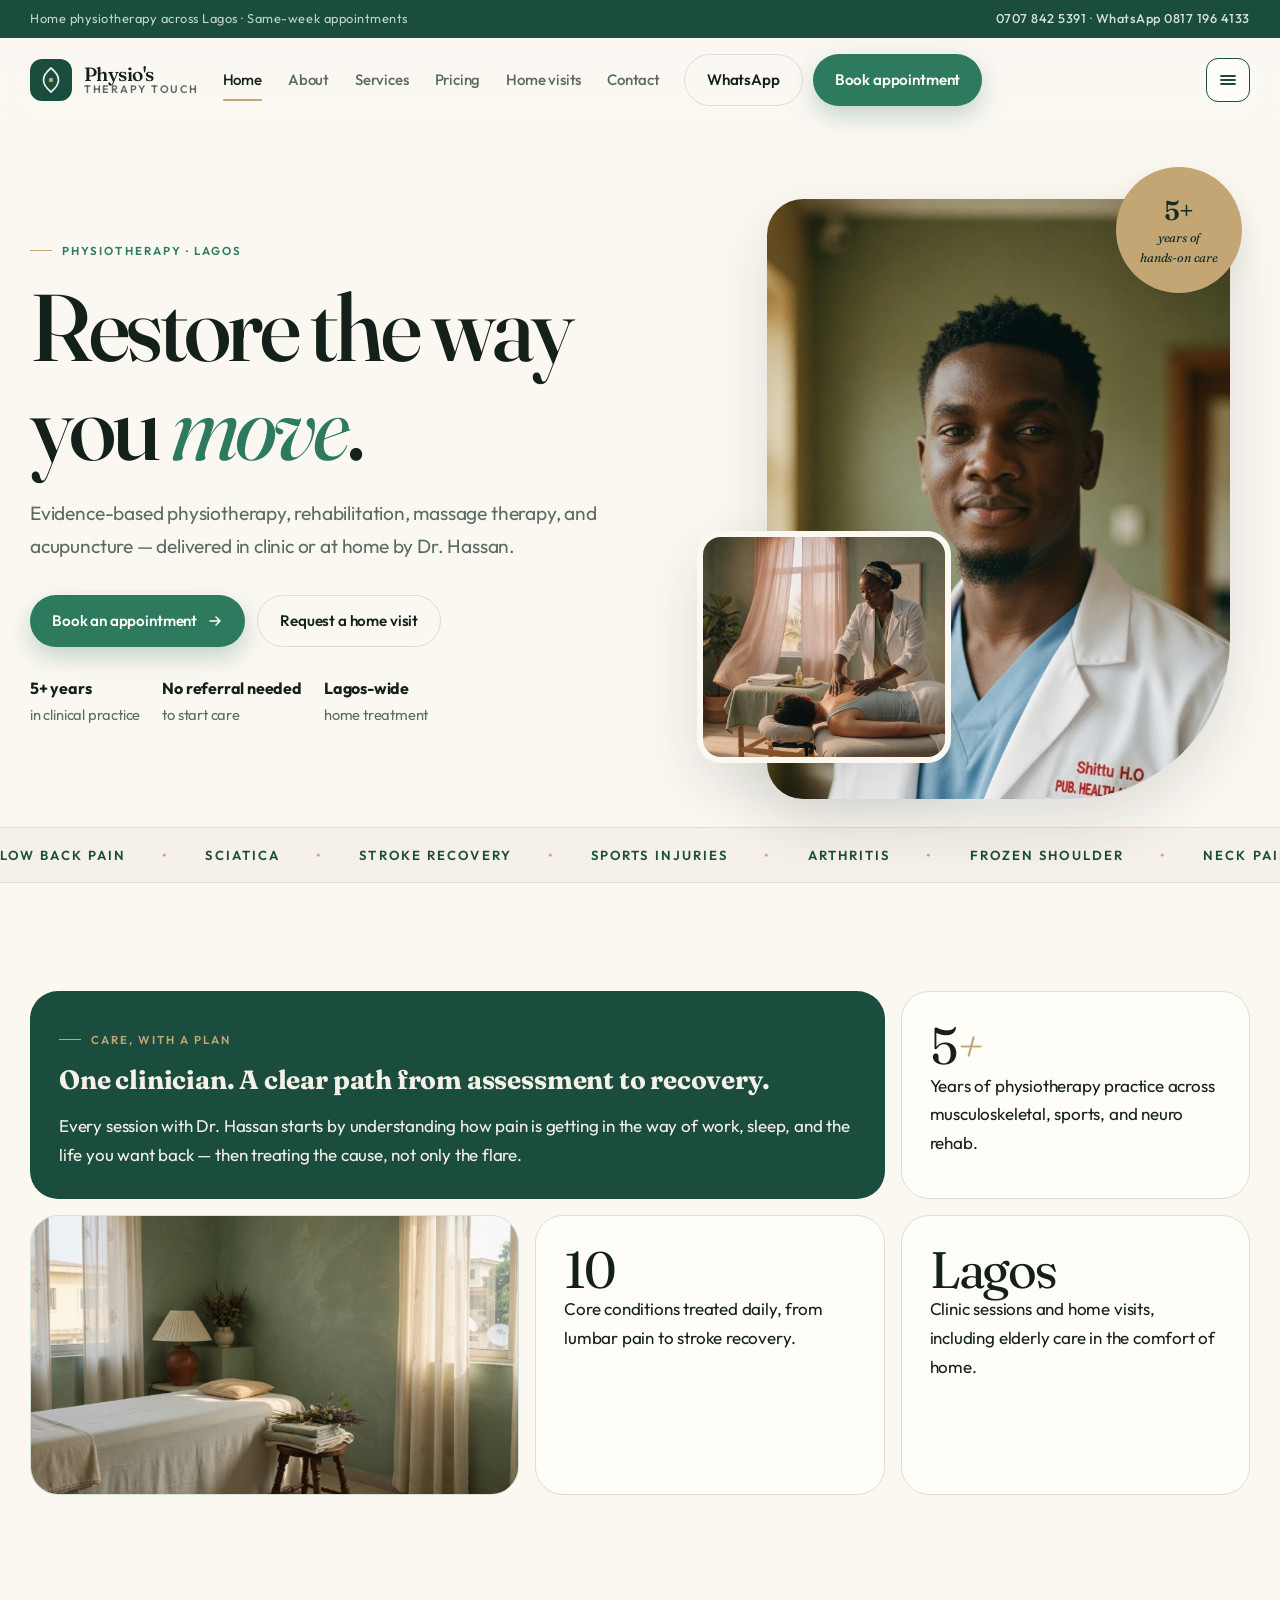
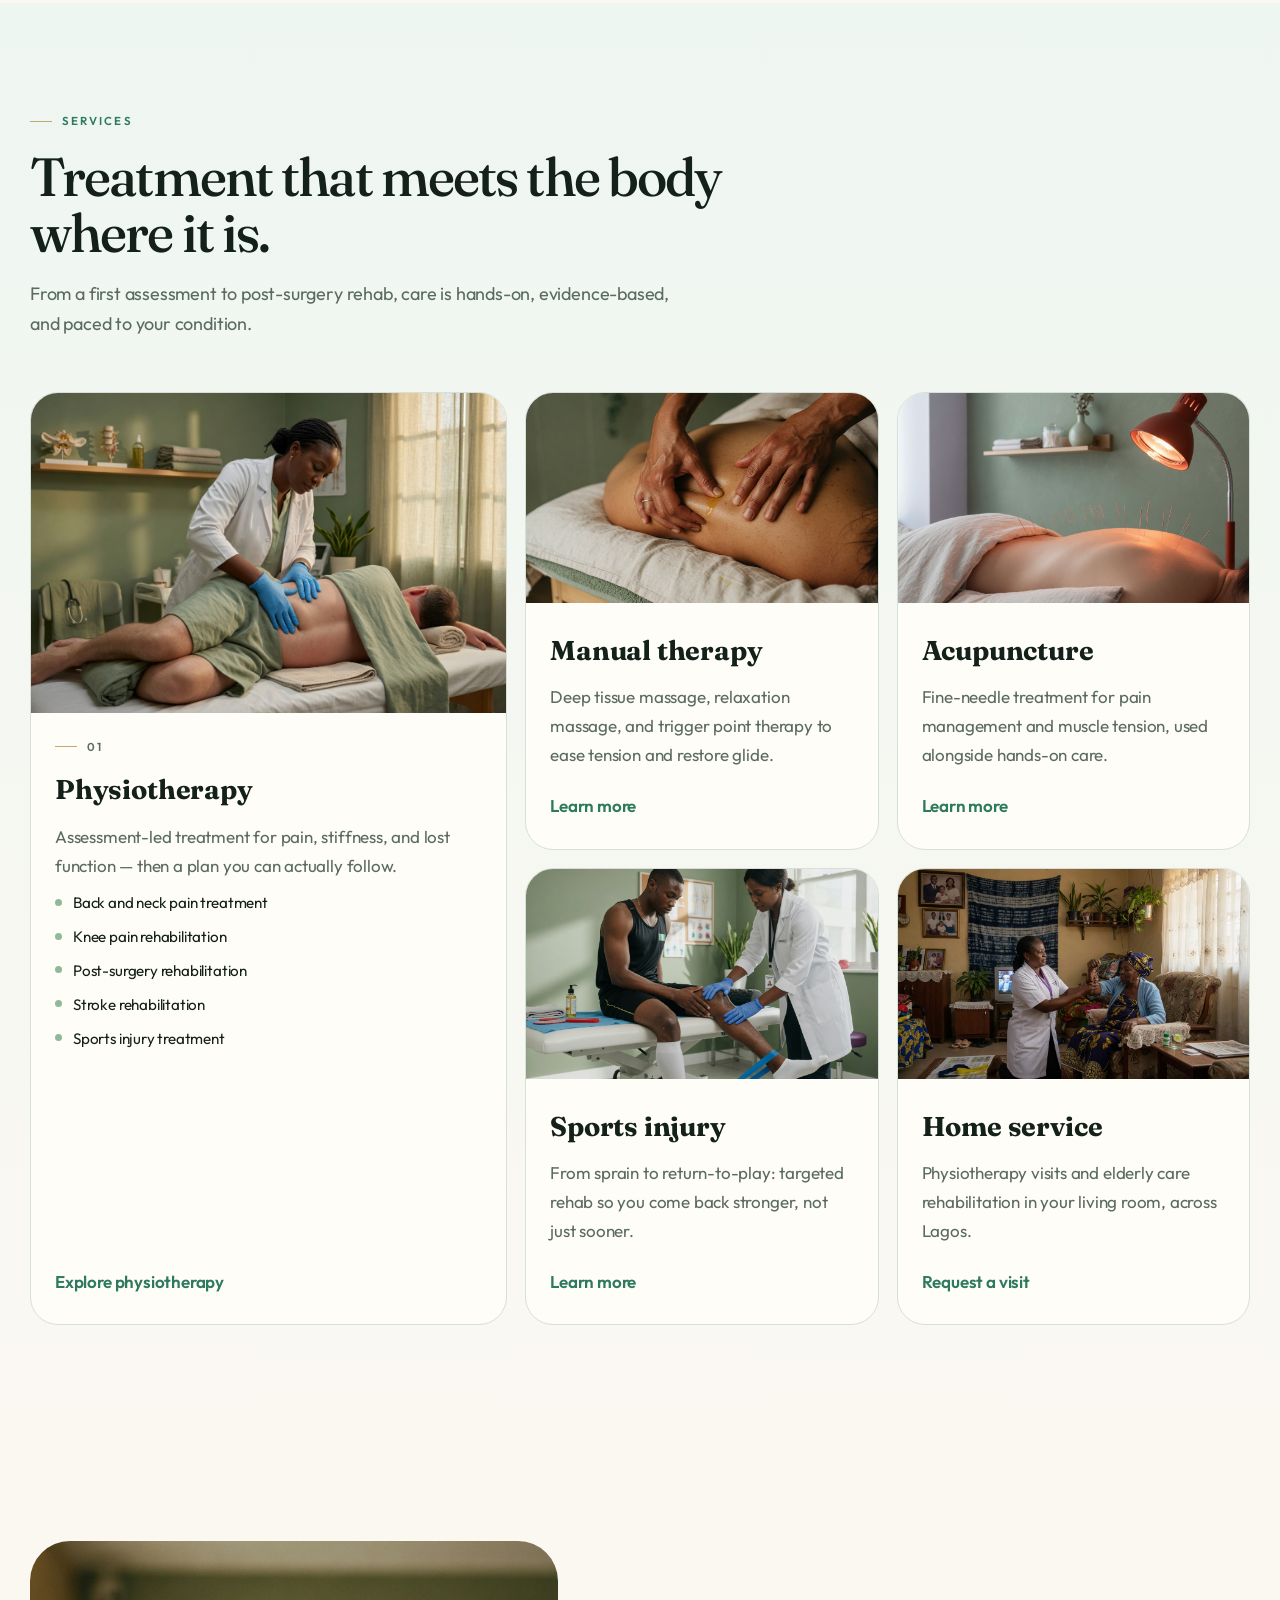
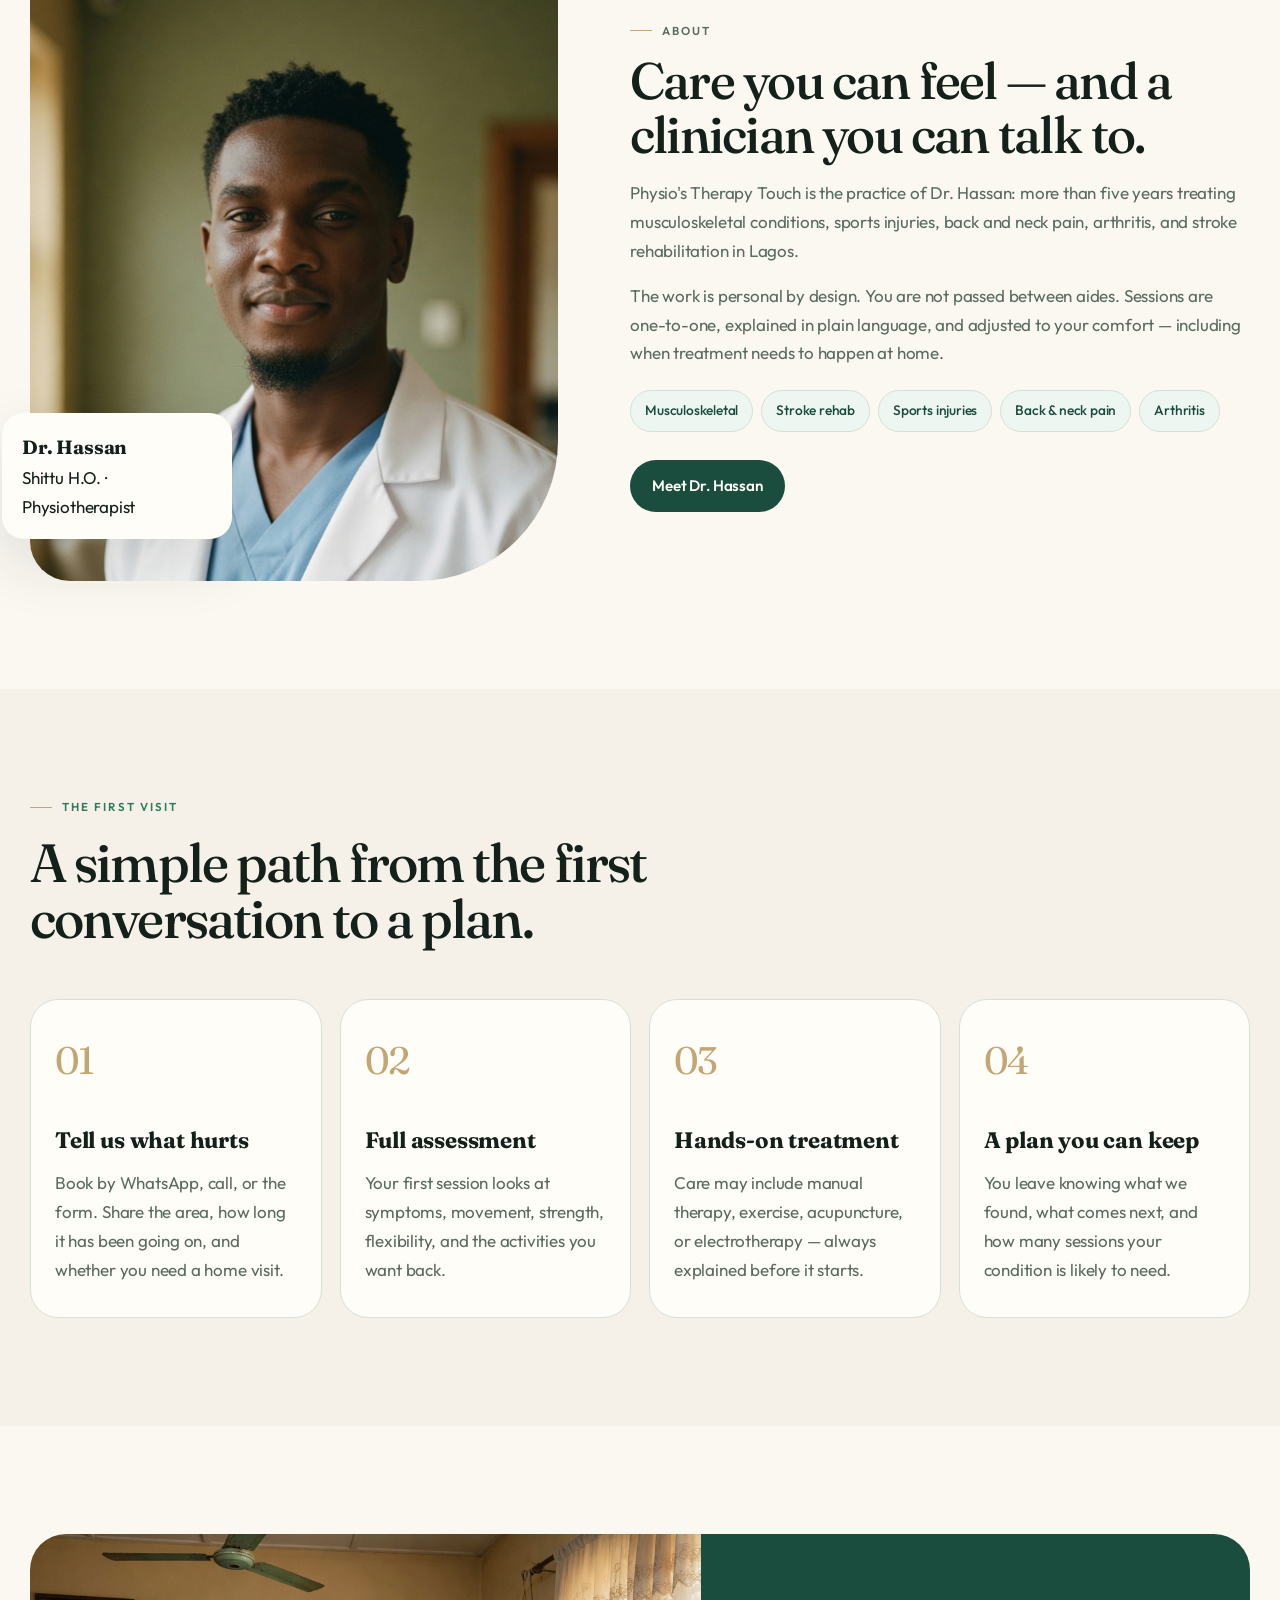
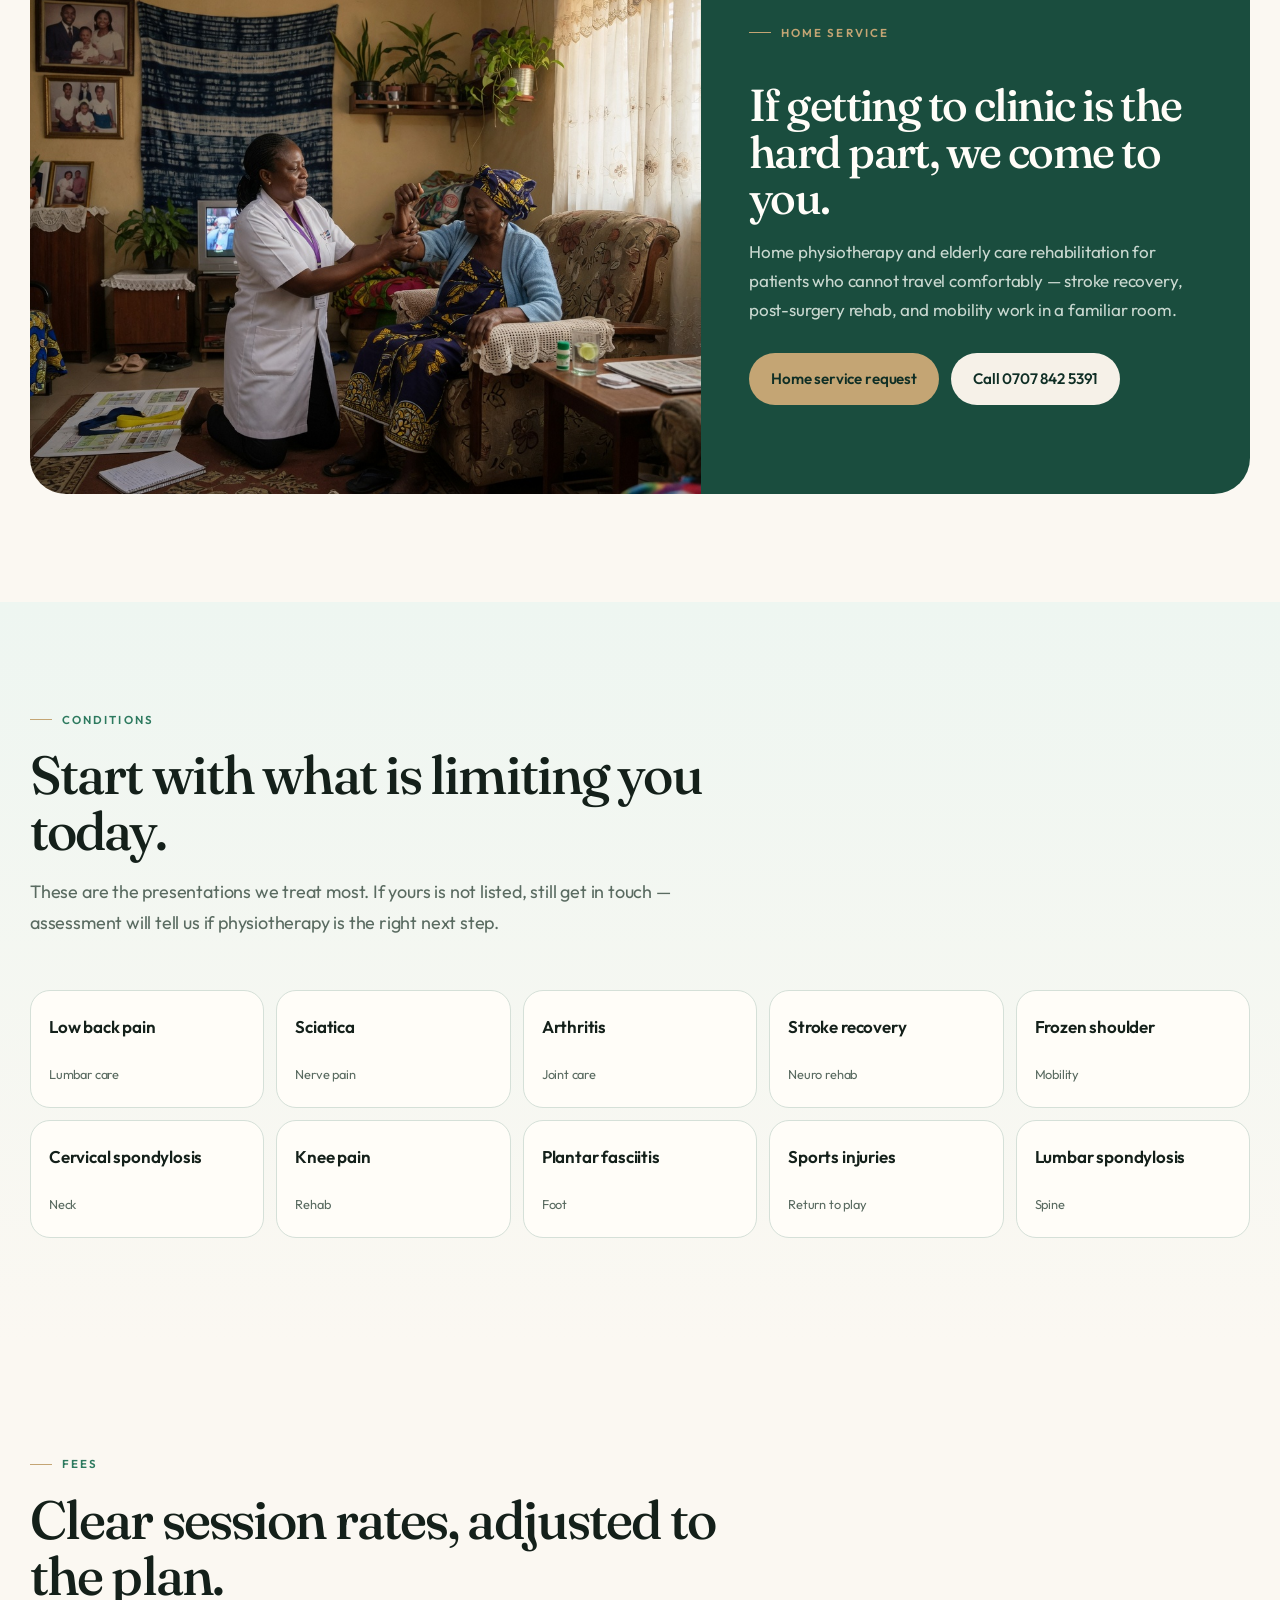
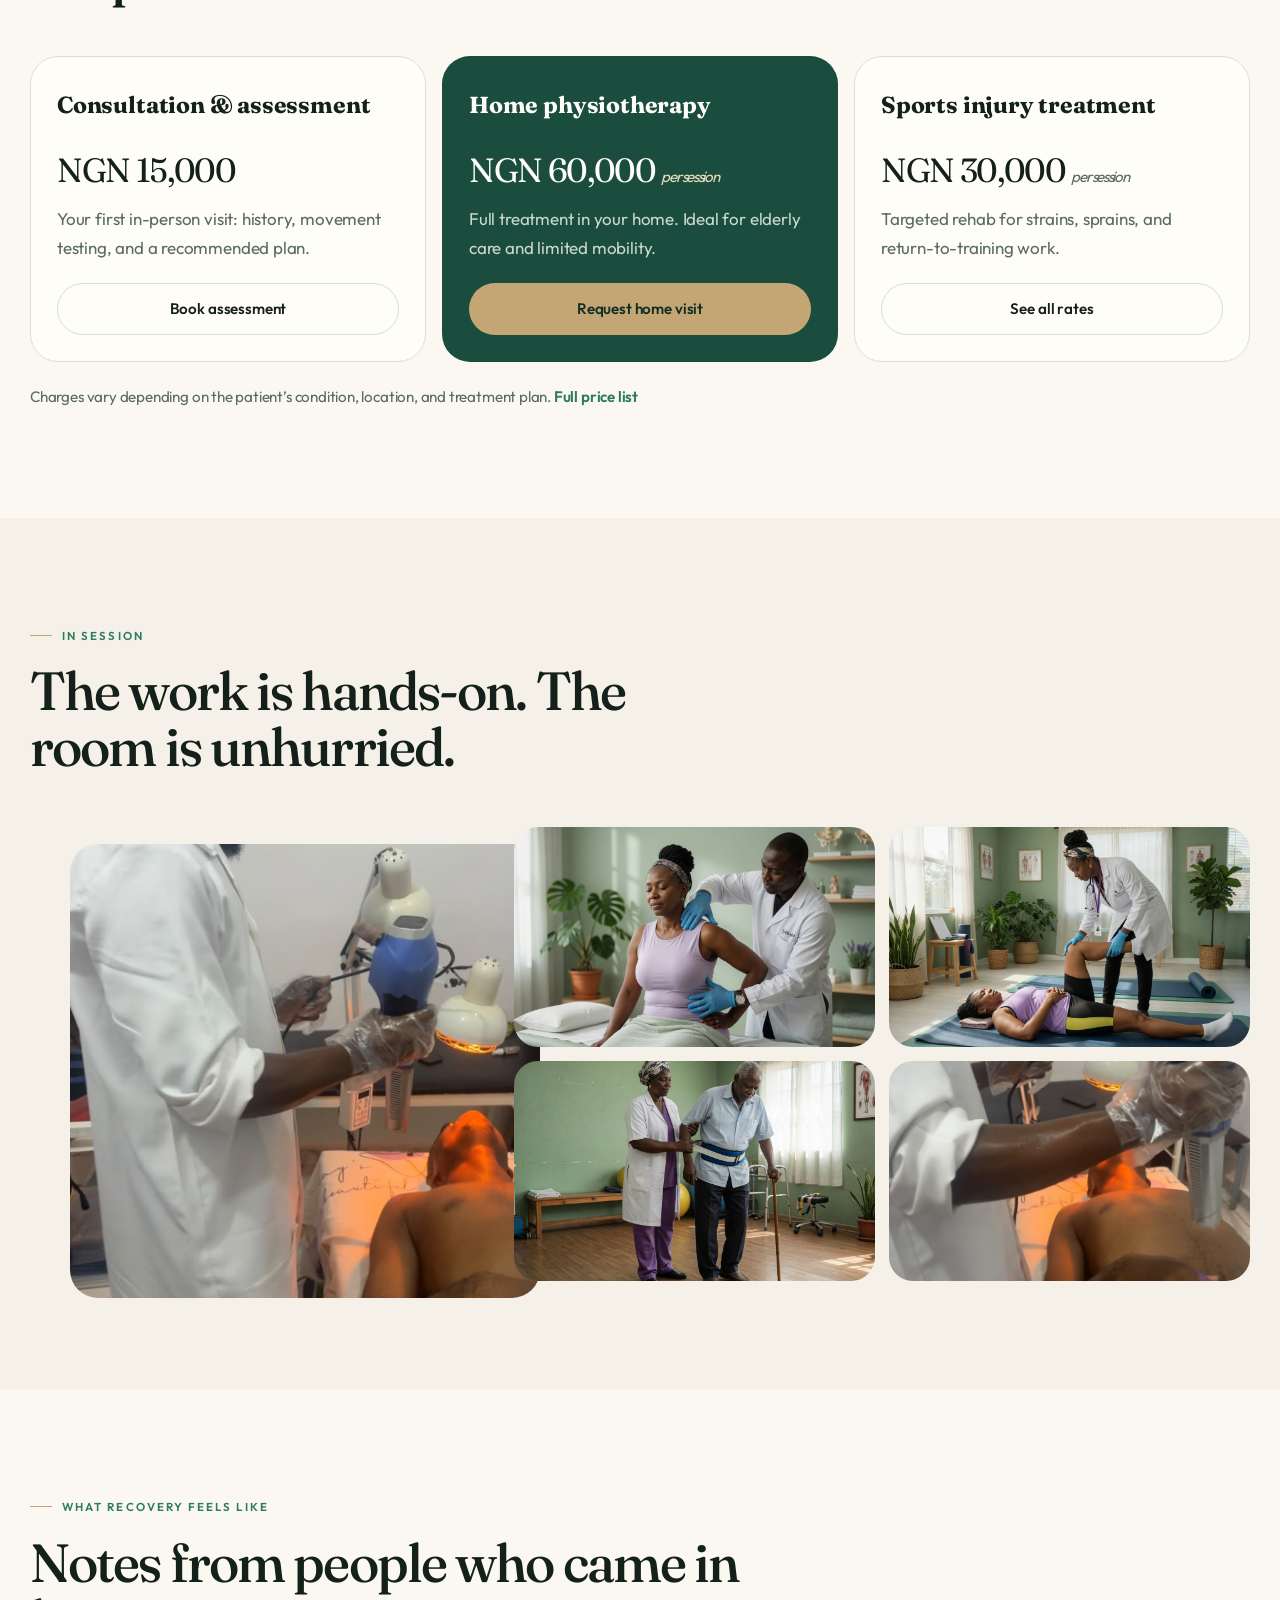
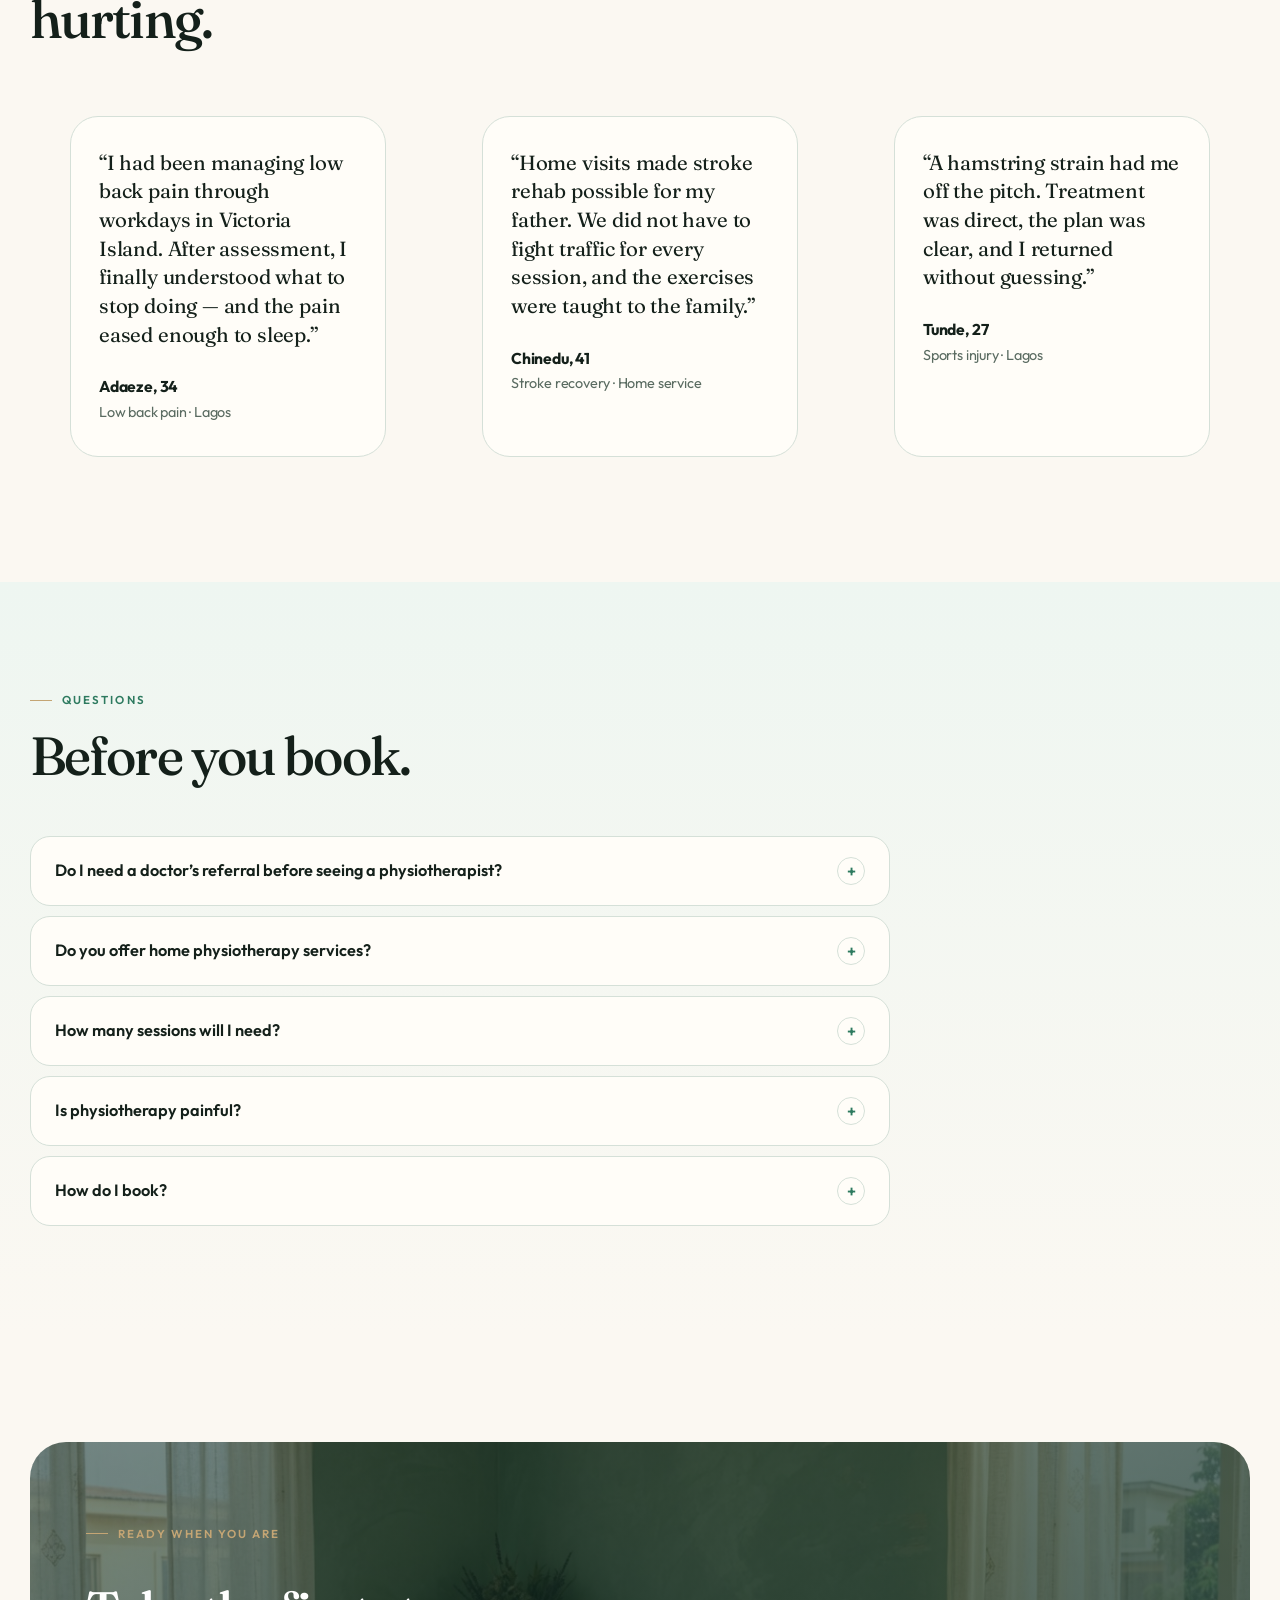
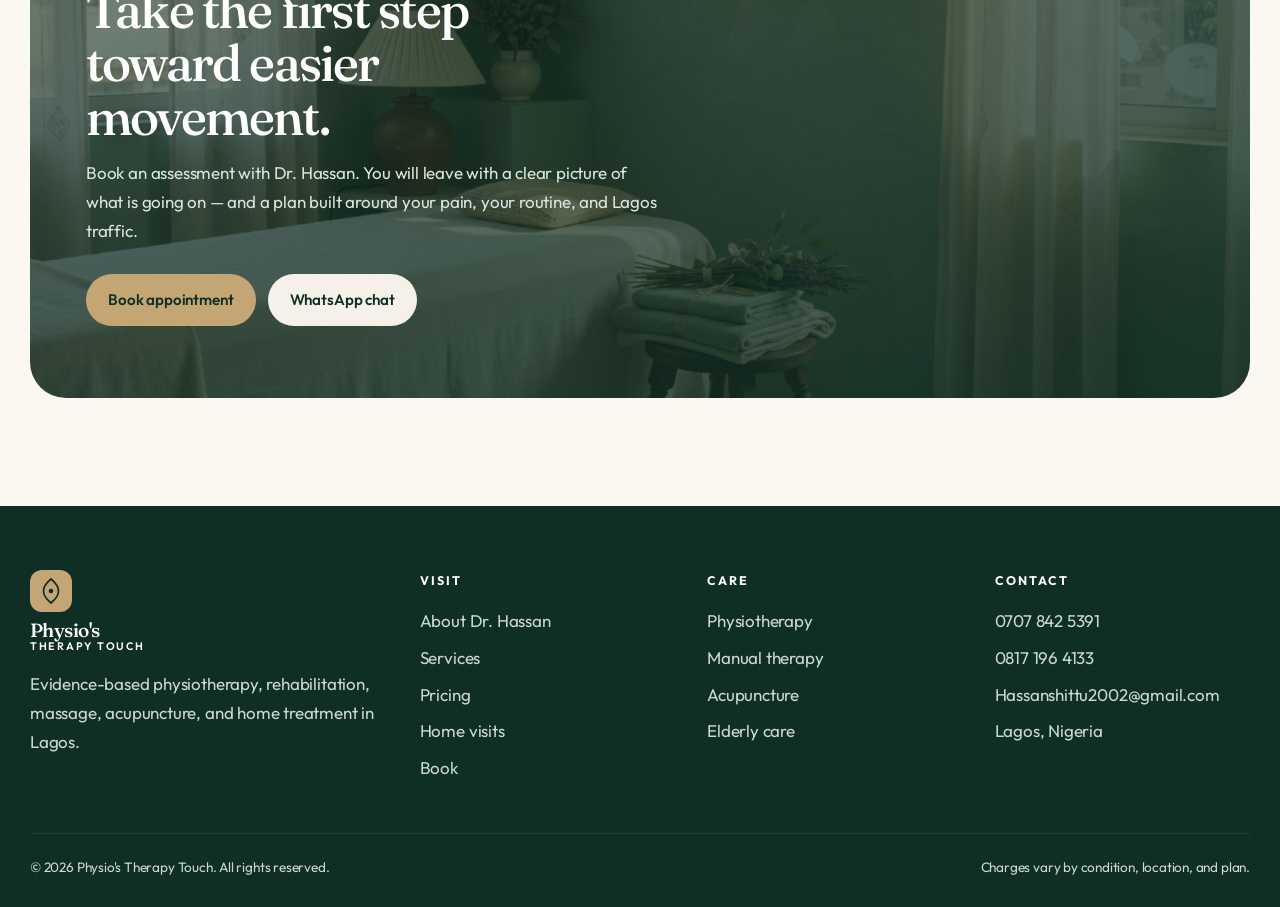
==== commit 620ec075: "initl commit" ====
--- a/index.html
+++ b/index.html
@@ -13,7 +13,7 @@
   <link rel="preconnect" href="https://fonts.googleapis.com">
   <link rel="preconnect" href="https://fonts.gstatic.com" crossorigin>
   <link href="https://fonts.googleapis.com/css2?family=Fraunces:ital,opsz,wght@0,9..144,400;0,9..144,500;0,9..144,600;1,9..144,400;1,9..144,500&family=Outfit:wght@300;400;500;600;700&display=swap" rel="stylesheet">
-  <link rel="stylesheet" href="assets/css/styles.css">
+  <link rel="stylesheet" href="assets/css/styles.css?v=7">
   <script type="application/ld+json">
   {
     "@context": "https://schema.org",
@@ -53,8 +53,8 @@
       <div class="nav-cta">
         <a class="btn btn-ghost" href="https://wa.me/2348171964133" target="_blank" rel="noopener">WhatsApp</a>
         <a class="btn btn-primary" href="contact.html">Book appointment</a>
-        <button class="nav-toggle" type="button" data-nav-toggle aria-expanded="false" aria-label="Open menu"><span></span></button>
-      </div>
+      </div>
+      <button class="nav-toggle" type="button" data-nav-toggle aria-expanded="false" aria-label="Open menu"><svg width="22" height="22" viewBox="0 0 22 22" fill="none" aria-hidden="true"><path d="M4 7h14M4 11h14M4 15h14" stroke="currentColor" stroke-width="1.8" stroke-linecap="round"/></svg></button>
     </div>
     <div class="drawer" data-drawer hidden>
       <nav aria-label="Mobile">
@@ -77,7 +77,7 @@
       <div class="wrap hero-grid">
         <div>
           <p class="eyebrow">Physiotherapy · Lagos</p>
-          <h1 class="display">Restore the way you <em>move</em>.</h1>
+          <h1 class="display">Restore the way<br> you <em>move</em>.</h1>
           <p class="lede">Evidence-based physiotherapy, rehabilitation, massage therapy, and acupuncture — delivered in clinic or at home by Dr. Hassan.</p>
           <div class="actions">
             <a class="btn btn-primary" href="contact.html">Book an appointment <svg viewBox="0 0 16 16" fill="none" aria-hidden="true"><path d="M3 8h10M9 4l4 4-4 4" stroke="currentColor" stroke-width="1.6" stroke-linecap="round" stroke-linejoin="round"/></svg></a>
@@ -296,19 +296,19 @@
         <div class="price-grid">
           <article class="price-card" data-reveal>
             <h3>Consultation & assessment</h3>
-            <div class="amount">₦15,000</div>
+            <div class="amount">NGN 15,000</div>
             <p>Your first in-person visit: history, movement testing, and a recommended plan.</p>
             <a class="btn btn-ghost" href="contact.html">Book assessment</a>
           </article>
           <article class="price-card highlight" data-reveal>
             <h3>Home physiotherapy</h3>
-            <div class="amount">₦60,000 <small>per session</small></div>
+            <div class="amount">NGN 60,000 <small>per session</small></div>
             <p>Full treatment in your home. Ideal for elderly care and limited mobility.</p>
             <a class="btn btn-gold" href="home-visit.html">Request home visit</a>
           </article>
           <article class="price-card" data-reveal>
             <h3>Sports injury treatment</h3>
-            <div class="amount">₦30,000 <small>per session</small></div>
+            <div class="amount">NGN 30,000 <small>per session</small></div>
             <p>Targeted rehab for strains, sprains, and return-to-training work.</p>
             <a class="btn btn-ghost" href="pricing.html">See all rates</a>
           </article>
--- a/assets/css/styles.css
+++ b/assets/css/styles.css
@@ -43,6 +43,8 @@
 body {
   margin: 0;
   padding: 0;
+  overflow-x: hidden;
+  max-width: 100%;
 }
 
 body {
@@ -115,8 +117,9 @@
 }
 
 .wrap {
-  width: min(calc(100% - 40px), var(--max));
+  width: min(calc(100vw - 40px), var(--max));
   margin-inline: auto;
+  max-width: 100%;
 }
 
 .eyebrow {
@@ -156,6 +159,12 @@
   color: var(--muted);
   font-size: 1.125rem;
   max-width: 42rem;
+  overflow-wrap: break-word;
+}
+
+h1,
+h2 {
+  overflow-wrap: break-word;
 }
 
 .section {
@@ -412,41 +421,30 @@
   gap: 10px;
 }
 
+@media (min-width: 981px) {
+  .nav-toggle {
+    display: none;
+  }
+}
+
 .nav-toggle {
-  display: none;
+  display: grid;
   width: 44px;
   height: 44px;
-  border: 1px solid var(--line);
+  border: 1.5px solid var(--forest);
   border-radius: 12px;
   place-items: center;
-}
-
-.nav-toggle span,
-.nav-toggle span::before,
-.nav-toggle span::after {
-  display: block;
-  width: 18px;
-  height: 1.5px;
-  background: var(--ink);
-  position: relative;
-}
-
-.nav-toggle span::before,
-.nav-toggle span::after {
-  content: "";
-  position: absolute;
-  left: 0;
-}
-
-.nav-toggle span::before {
-  top: -6px;
-}
-
-.nav-toggle span::after {
-  top: 6px;
+  background: var(--white);
+  color: var(--forest);
+  flex: none;
+  margin-left: auto;
 }
 
 .drawer {
+  display: none;
+}
+
+.drawer:not([hidden]) {
   display: none;
 }
 
@@ -460,10 +458,11 @@
   grid-template-columns: minmax(0, 1.05fr) minmax(0, 0.95fr);
   gap: 56px;
   align-items: center;
+  min-width: 0;
 }
 
 .hero h1 {
-  font-size: clamp(3.1rem, 6.6vw, 6.1rem);
+  font-size: clamp(2.15rem, 7.4vw, 6.1rem);
   margin: 18px 0 22px;
 }
 
@@ -560,6 +559,7 @@
   background: var(--cream);
   overflow: hidden;
   padding: 16px 0;
+  max-width: 100%;
 }
 
 .marquee-track {
@@ -655,6 +655,10 @@
   display: grid;
   grid-template-columns: 1.35fr 1fr 1fr;
   gap: 18px;
+}
+
+.service-grid.three {
+  grid-template-columns: repeat(3, 1fr);
 }
 
 .service-card {
@@ -971,8 +975,14 @@
   margin-bottom: 8px;
 }
 
+.naira {
+  font-family: system-ui, "Helvetica Neue", Arial, sans-serif;
+  font-style: normal;
+  font-weight: 650;
+}
+
 .amount {
-  font-family: var(--font-display);
+  font-family: var(--font-display), system-ui, "Helvetica Neue", sans-serif;
   font-size: 2.1rem;
   letter-spacing: -0.04em;
   margin: 10px 0 6px;
@@ -1142,9 +1152,9 @@
 }
 
 .page-hero h1 {
-  font-size: clamp(2.8rem, 6vw, 5.2rem);
+  font-size: clamp(2.15rem, 7vw, 5.2rem);
   margin: 12px 0 16px;
-  max-width: 14ch;
+  max-width: min(14ch, 100%);
 }
 
 .crumbs {
@@ -1366,22 +1376,38 @@
 }
 
 .rate-table td:last-child {
-  font-family: var(--font-display);
+  font-family: var(--font-display), system-ui, "Helvetica Neue", sans-serif;
   font-size: 1.2rem;
   white-space: nowrap;
 }
 
+@media (max-width: 1100px) {
+  .condition-grid {
+    grid-template-columns: repeat(2, 1fr);
+  }
+}
+
 @media (max-width: 980px) {
   .nav,
-  .nav-cta .btn-ghost {
+  .nav-cta {
     display: none;
   }
 
+  .nav-row {
+    position: relative;
+    padding-right: 52px;
+  }
+
   .nav-toggle {
-    display: grid;
-  }
-
-  .drawer {
+    display: grid !important;
+    position: absolute;
+    right: 0;
+    top: 50%;
+    transform: translateY(-50%);
+    z-index: 6;
+  }
+
+  .drawer:not([hidden]) {
     display: block;
     background: var(--white);
     border-bottom: 1px solid var(--line);
@@ -1407,6 +1433,7 @@
   .split,
   .split.reverse,
   .service-grid,
+  .service-grid.three,
   .bento,
   .process,
   .feature-band,
@@ -1486,8 +1513,10 @@
     min-height: 56px;
     display: grid;
     place-items: center;
-    font-size: 0.82rem;
+    font-size: 0.8rem;
     font-weight: 600;
+    white-space: nowrap;
+    padding: 0 6px;
   }
 
   .dock a:last-child {
@@ -1501,7 +1530,7 @@
 
 @media (max-width: 640px) {
   .wrap {
-    width: min(calc(100% - 28px), var(--max));
+    width: min(calc(100vw - 28px), var(--max));
   }
 
   .topbar .wrap {
@@ -1514,7 +1543,31 @@
 
   .hero h1,
   .page-hero h1 {
-    font-size: 2.7rem;
+    font-size: 2.2rem;
+    max-width: none;
+    line-height: 1.12;
+  }
+
+  .hero-float,
+  .badge {
+    display: none;
+  }
+
+  .hero-frame {
+    position: relative;
+    inset: auto;
+    height: 420px;
+    border-radius: 28px;
+  }
+
+  .hero-visual {
+    min-height: 0;
+  }
+
+  .hero-meta {
+    display: grid;
+    grid-template-columns: 1fr 1fr;
+    gap: 14px 18px;
   }
 
   .hero-visual {
@@ -1540,12 +1593,21 @@
     min-height: 72px;
   }
 
-  .btn {
+  .actions,
+  .actions .btn,
+  form .btn {
     width: 100%;
   }
 
-  .actions {
-    width: 100%;
+  .topbar {
+    font-size: 0.72rem;
+    white-space: nowrap;
+    overflow: hidden;
+    text-overflow: ellipsis;
+  }
+
+  .hero-visual {
+    min-height: 420px;
   }
 
   .hero-frame {
